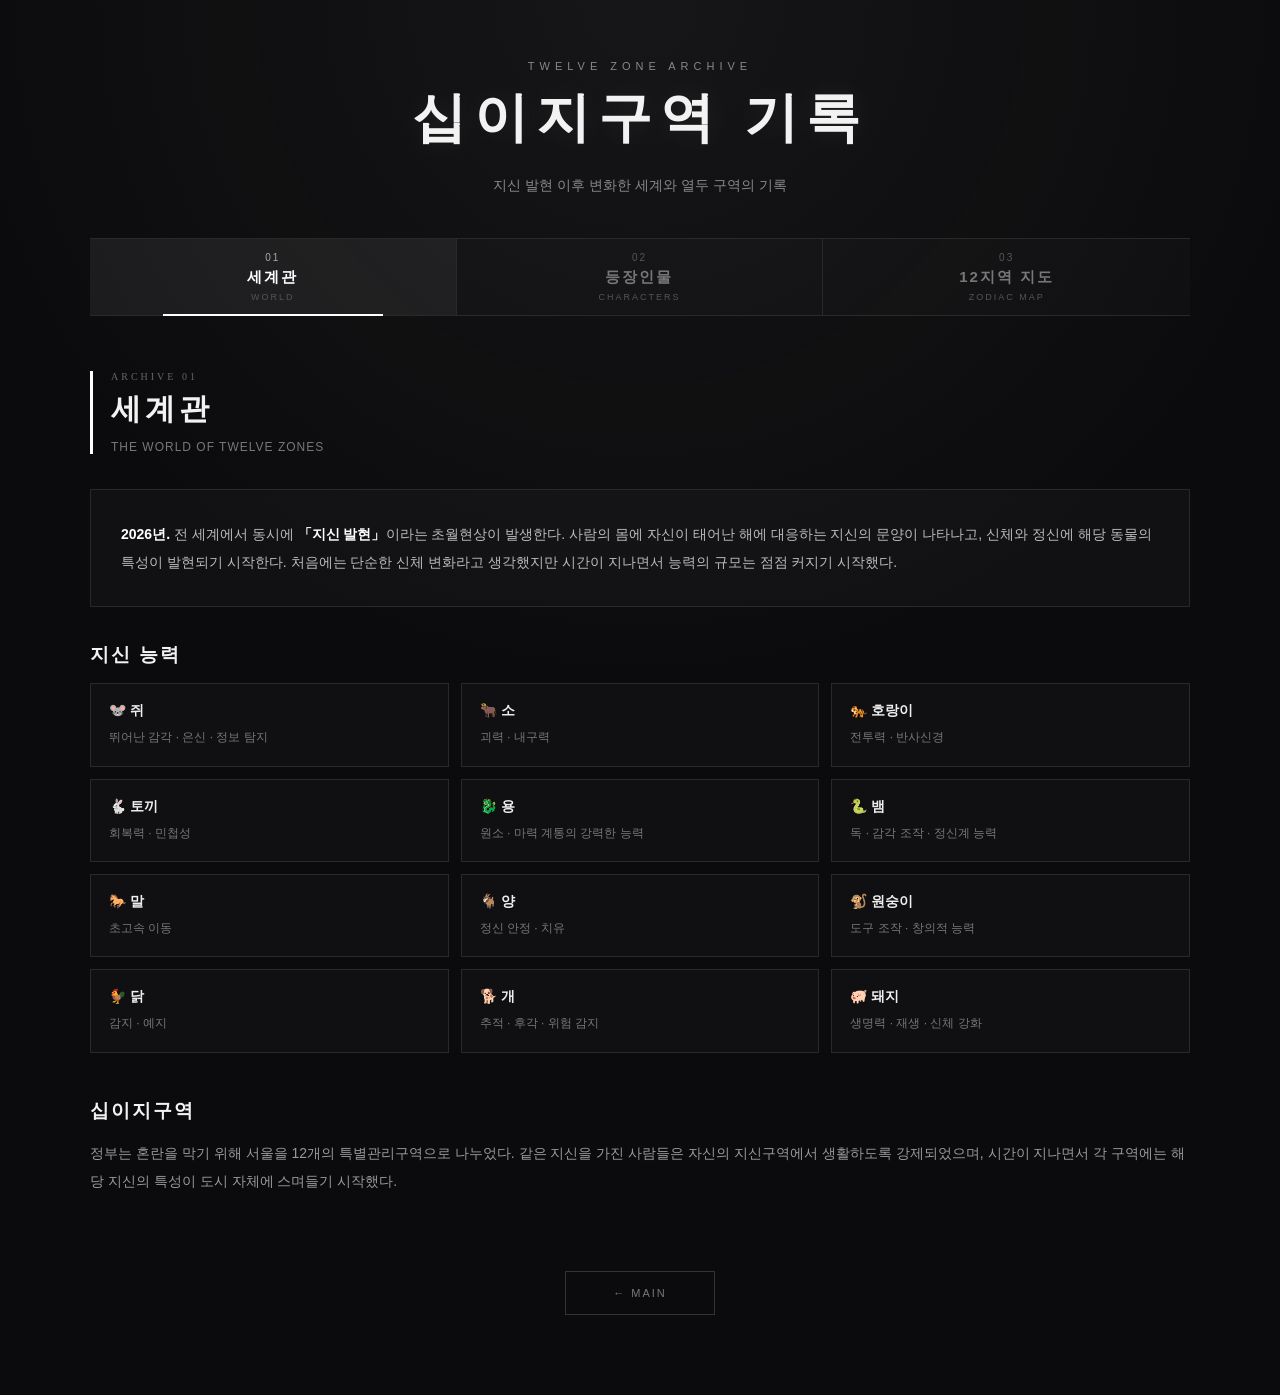
==== archive.html @ 6f466746 "Add archive tab navigation" ====
<!DOCTYPE html>
<html lang="ko">
<head>
    <meta charset="UTF-8">
    <meta name="viewport" content="width=device-width, initial-scale=1.0">

    <title>기록 보관소 | TWELVE ZONE</title>

    <link rel="stylesheet" href="style.css">

    <style>
        /* =========================================================
           ARCHIVE PAGE
        ========================================================= */

        .archive-page {
            min-height: 100vh;
            width: 100%;
            box-sizing: border-box;

            padding: 60px 30px 80px;

            background:
                radial-gradient(
                    circle at 50% 0%,
                    rgba(120, 120, 120, 0.10),
                    transparent 45%
                ),
                #0b0b0d;

            color: #f2f2f2;
        }


        /* =========================================================
           HEADER
        ========================================================= */

        .archive-header {
            max-width: 1100px;
            margin: 0 auto 40px;

            text-align: center;
        }

        .archive-subtitle {
            margin: 0 0 10px;

            font-size: 11px;
            letter-spacing: 5px;
            color: #888;
        }

        .archive-header h1 {
            margin: 0;

            font-size: clamp(32px, 6vw, 54px);
            font-weight: 700;
            letter-spacing: 8px;
        }

        .archive-description {
            margin: 18px 0 0;

            color: #888;
            font-size: 14px;
            line-height: 1.8;
        }


        /* =========================================================
           TAB NAVIGATION
        ========================================================= */

        .archive-tabs {
            max-width: 1100px;
            margin: 0 auto;

            display: grid;
            grid-template-columns: repeat(3, 1fr);

            border-top: 1px solid #29292d;
            border-bottom: 1px solid #29292d;

            background: rgba(255, 255, 255, 0.015);
        }

        .archive-tab {
            position: relative;

            min-height: 76px;

            border: 0;
            border-right: 1px solid #29292d;

            background: transparent;
            color: #777;

            cursor: pointer;

            transition:
                color 0.25s ease,
                background 0.25s ease;
        }

        .archive-tab:last-child {
            border-right: none;
        }

        .archive-tab:hover {
            color: #ddd;
            background: rgba(255, 255, 255, 0.035);
        }

        .archive-tab.active {
            color: #fff;
            background: rgba(255, 255, 255, 0.05);
        }

        .archive-tab.active::after {
            content: "";

            position: absolute;
            left: 20%;
            right: 20%;
            bottom: -1px;

            height: 2px;

            background: #fff;
        }

        .tab-number {
            display: block;

            margin-bottom: 5px;

            font-size: 10px;
            letter-spacing: 2px;
            color: #555;
        }

        .archive-tab.active .tab-number {
            color: #aaa;
        }

        .tab-title {
            display: block;

            font-size: 15px;
            font-weight: 600;
            letter-spacing: 2px;
        }

        .tab-en {
            display: block;

            margin-top: 5px;

            font-size: 9px;
            letter-spacing: 2px;
            color: #555;
        }


        /* =========================================================
           CONTENT
        ========================================================= */

        .archive-content {
            max-width: 1100px;
            margin: 0 auto;
        }

        .archive-section {
            display: none;

            padding-top: 55px;

            animation: archiveFade 0.35s ease;
        }

        .archive-section.active {
            display: block;
        }

        @keyframes archiveFade {
            from {
                opacity: 0;
                transform: translateY(8px);
            }

            to {
                opacity: 1;
                transform: translateY(0);
            }
        }


        /* =========================================================
           SECTION TITLE
        ========================================================= */

        .section-heading {
            margin-bottom: 35px;

            border-left: 3px solid #fff;
            padding-left: 18px;
        }

        .section-heading .section-number {
            display: block;

            margin-bottom: 7px;

            font-size: 10px;
            letter-spacing: 3px;
            color: #666;
        }

        .section-heading h2 {
            margin: 0;

            font-size: 30px;
            letter-spacing: 4px;
        }

        .section-heading p {
            margin: 10px 0 0;

            color: #777;
            font-size: 12px;
            letter-spacing: 1px;
        }


        /* =========================================================
           WORLD
        ========================================================= */

        .world-intro {
            padding: 30px;

            margin-bottom: 35px;

            border: 1px solid #29292d;
            background: rgba(255, 255, 255, 0.025);

            line-height: 2;
            color: #bbb;
            font-size: 14px;
        }

        .world-intro strong {
            color: #fff;
        }

        .world-block {
            margin-bottom: 45px;
        }

        .world-block h3 {
            margin: 0 0 15px;

            font-size: 19px;
            letter-spacing: 2px;
        }

        .world-block p {
            margin: 0;

            color: #999;
            line-height: 2;
            font-size: 14px;
        }

        .ability-grid {
            display: grid;
            grid-template-columns: repeat(3, 1fr);
            gap: 12px;
        }

        .ability-card {
            padding: 18px;

            border: 1px solid #29292d;
            background: rgba(255, 255, 255, 0.02);
        }

        .ability-card strong {
            display: block;

            margin-bottom: 7px;

            color: #eee;
            font-size: 14px;
        }

        .ability-card span {
            color: #777;
            font-size: 12px;
            line-height: 1.7;
        }


        /* =========================================================
           CHARACTERS
        ========================================================= */

        .character-grid {
            display: grid;

            grid-template-columns: repeat(2, 1fr);

            gap: 16px;
        }

        .character-card {
            position: relative;

            padding: 25px;

            min-height: 170px;

            box-sizing: border-box;

            border: 1px solid #29292d;

            background:
                linear-gradient(
                    135deg,
                    rgba(255,255,255,0.045),
                    rgba(255,255,255,0.01)
                );

            transition:
                transform 0.25s ease,
                border-color 0.25s ease;
        }

        .character-card:hover {
            transform: translateY(-3px);
            border-color: #555;
        }

        .character-number {
            position: absolute;

            top: 20px;
            right: 20px;

            font-size: 28px;
            font-weight: 700;

            color: #222;
        }

        .character-zodiac {
            display: inline-block;

            margin-bottom: 12px;

            padding: 5px 9px;

            border: 1px solid #333;

            color: #888;

            font-size: 10px;
            letter-spacing: 2px;
        }

        .character-card h3 {
            margin: 0 0 7px;

            font-size: 20px;
            letter-spacing: 2px;
        }

        .character-info {
            margin: 0 0 15px;

            color: #777;
            font-size: 11px;
            letter-spacing: 1px;
        }

        .character-description {
            margin: 0;

            color: #999;

            font-size: 13px;
            line-height: 1.8;
        }


        /* =========================================================
           MAP
        ========================================================= */

        .map-wrapper {
            position: relative;

            padding: 15px;

            border: 1px solid #29292d;

            background: #080809;
        }

        .map-image {
            display: block;

            width: 100%;
            height: auto;

            max-height: 75vh;

            object-fit: contain;

            border: 1px solid #222;
        }

        .map-caption {
            padding: 20px 10px 5px;

            text-align: center;

            color: #666;

            font-size: 11px;
            letter-spacing: 2px;
        }


        /* =========================================================
           BACK
        ========================================================= */

        .archive-footer {
            max-width: 1100px;
            margin: 55px auto 0;

            text-align: center;
        }

        .back-main {
            display: inline-flex;

            align-items: center;
            justify-content: center;

            min-width: 150px;
            height: 44px;

            box-sizing: border-box;

            border: 1px solid #333;

            color: #777;
            text-decoration: none;

            font-size: 11px;
            letter-spacing: 2px;

            transition:
                color 0.25s ease,
                border-color 0.25s ease,
                background 0.25s ease;
        }

        .back-main:hover {
            color: #fff;
            border-color: #777;
            background: rgba(255,255,255,0.04);
        }


        /* =========================================================
           MOBILE
        ========================================================= */

        @media (max-width: 700px) {

            .archive-page {
                padding: 40px 15px 60px;
            }

            .archive-header {
                margin-bottom: 30px;
            }

            .archive-header h1 {
                letter-spacing: 5px;
            }

            .archive-description {
                font-size: 12px;
            }

            .archive-tabs {
                grid-template-columns: repeat(3, 1fr);
            }

            .archive-tab {
                min-height: 68px;
            }

            .tab-title {
                font-size: 12px;
                letter-spacing: 1px;
            }

            .tab-en {
                font-size: 7px;
                letter-spacing: 1px;
            }

            .section-heading h2 {
                font-size: 24px;
            }

            .ability-grid {
                grid-template-columns: 1fr;
            }

            .character-grid {
                grid-template-columns: 1fr;
            }

            .world-intro {
                padding: 20px;
            }

            .map-wrapper {
                padding: 7px;
            }
        }
    </style>
</head>


<body>

<div class="archive-page">

    <!-- =========================================================
         HEADER
    ========================================================= -->

    <header class="archive-header">

        <p class="archive-subtitle">
            TWELVE ZONE ARCHIVE
        </p>

        <h1>십이지구역 기록</h1>

        <p class="archive-description">
            지신 발현 이후 변화한 세계와 열두 구역의 기록
        </p>

    </header>


    <!-- =========================================================
         TAB MENU
    ========================================================= -->

    <nav class="archive-tabs">

        <button
            class="archive-tab active"
            data-tab="world"
            type="button"
        >
            <span class="tab-number">01</span>
            <span class="tab-title">세계관</span>
            <span class="tab-en">WORLD</span>
        </button>


        <button
            class="archive-tab"
            data-tab="characters"
            type="button"
        >
            <span class="tab-number">02</span>
            <span class="tab-title">등장인물</span>
            <span class="tab-en">CHARACTERS</span>
        </button>


        <button
            class="archive-tab"
            data-tab="map"
            type="button"
        >
            <span class="tab-number">03</span>
            <span class="tab-title">12지역 지도</span>
            <span class="tab-en">ZODIAC MAP</span>
        </button>

    </nav>


    <!-- =========================================================
         CONTENT
    ========================================================= -->

    <main class="archive-content">


        <!-- =====================================================
             WORLD TAB
        ===================================================== -->

        <section
            id="tab-world"
            class="archive-section active"
        >

            <div class="section-heading">

                <span class="section-number">
                    ARCHIVE 01
                </span>

                <h2>세계관</h2>

                <p>
                    THE WORLD OF TWELVE ZONES
                </p>

            </div>


            <div class="world-intro">

                <strong>2026년.</strong>

                전 세계에서 동시에
                <strong>「지신 발현」</strong>이라는
                초월현상이 발생한다.

                사람의 몸에 자신이 태어난 해에 대응하는
                지신의 문양이 나타나고,
                신체와 정신에 해당 동물의 특성이 발현되기 시작한다.

                처음에는 단순한 신체 변화라고 생각했지만
                시간이 지나면서 능력의 규모는 점점 커지기 시작했다.

            </div>


            <div class="world-block">

                <h3>지신 능력</h3>

                <div class="ability-grid">

                    <div class="ability-card">
                        <strong>🐭 쥐</strong>
                        <span>뛰어난 감각 · 은신 · 정보 탐지</span>
                    </div>

                    <div class="ability-card">
                        <strong>🐂 소</strong>
                        <span>괴력 · 내구력</span>
                    </div>

                    <div class="ability-card">
                        <strong>🐅 호랑이</strong>
                        <span>전투력 · 반사신경</span>
                    </div>

                    <div class="ability-card">
                        <strong>🐇 토끼</strong>
                        <span>회복력 · 민첩성</span>
                    </div>

                    <div class="ability-card">
                        <strong>🐉 용</strong>
                        <span>원소 · 마력 계통의 강력한 능력</span>
                    </div>

                    <div class="ability-card">
                        <strong>🐍 뱀</strong>
                        <span>독 · 감각 조작 · 정신계 능력</span>
                    </div>

                    <div class="ability-card">
                        <strong>🐎 말</strong>
                        <span>초고속 이동</span>
                    </div>

                    <div class="ability-card">
                        <strong>🐐 양</strong>
                        <span>정신 안정 · 치유</span>
                    </div>

                    <div class="ability-card">
                        <strong>🐒 원숭이</strong>
                        <span>도구 조작 · 창의적 능력</span>
                    </div>

                    <div class="ability-card">
                        <strong>🐓 닭</strong>
                        <span>감지 · 예지</span>
                    </div>

                    <div class="ability-card">
                        <strong>🐕 개</strong>
                        <span>추적 · 후각 · 위험 감지</span>
                    </div>

                    <div class="ability-card">
                        <strong>🐖 돼지</strong>
                        <span>생명력 · 재생 · 신체 강화</span>
                    </div>

                </div>

            </div>


            <div class="world-block">

                <h3>십이지구역</h3>

                <p>
                    정부는 혼란을 막기 위해 서울을 12개의
                    특별관리구역으로 나누었다.
                    같은 지신을 가진 사람들은 자신의 지신구역에서
                    생활하도록 강제되었으며,
                    시간이 지나면서 각 구역에는 해당 지신의 특성이
                    도시 자체에 스며들기 시작했다.
                </p>

            </div>

        </section>


        <!-- =====================================================
             CHARACTERS TAB
        ===================================================== -->

        <section
            id="tab-characters"
            class="archive-section"
        >

            <div class="section-heading">

                <span class="section-number">
                    ARCHIVE 02
                </span>

                <h2>등장인물</h2>

                <p>
                    CHARACTERS OF TWELVE ZONES
                </p>

            </div>


            <div class="character-grid">


                <article class="character-card">

                    <span class="character-number">01</span>

                    <span class="character-zodiac">
                        🐭 子 · 쥐
                    </span>

                    <h3>캐릭터 이름</h3>

                    <p class="character-info">
                        20세 · 여성 · 자구역
                    </p>

                    <p class="character-description">
                        정보와 소문이 넘쳐나는 자구역에서 활동하는
                        정보상. 뛰어난 감각과 은신 능력을 지녔다.
                    </p>

                </article>


                <article class="character-card">

                    <span class="character-number">02</span>

                    <span class="character-zodiac">
                        🐂 丑 · 소
                    </span>

                    <h3>캐릭터 이름</h3>

                    <p class="character-info">
                        24세 · 남성 · 축구역
                    </p>

                    <p class="character-description">
                        압도적인 힘과 내구력을 가진 인물.
                        겉보기와 달리 주변 사람들을 챙기는 성격이다.
                    </p>

                </article>


                <article class="character-card">

                    <span class="character-number">03</span>

                    <span class="character-zodiac">
                        🐅 寅 · 호랑이
                    </span>

                    <h3>캐릭터 이름</h3>

                    <p class="character-info">
                        22세 · 여성 · 인구역
                    </p>

                    <p class="character-description">
                        강함을 명예로 생각하는 인구역의 전투원.
                        뛰어난 반사신경과 전투 감각을 자랑한다.
                    </p>

                </article>


                <article class="character-card">

                    <span class="character-number">04</span>

                    <span class="character-zodiac">
                        🐇 卯 · 토끼
                    </span>

                    <h3>캐릭터 이름</h3>

                    <p class="character-info">
                        21세 · 여성 · 묘구역
                    </p>

                    <p class="character-description">
                        빠른 회복력과 민첩성을 가진 의료 관계자.
                    </p>

                </article>


                <article class="character-card">

                    <span class="character-number">05</span>

                    <span class="character-zodiac">
                        🐉 辰 · 용
                    </span>

                    <h3>캐릭터 이름</h3>

                    <p class="character-info">
                        25세 · 남성 · 진구역
                    </p>

                    <p class="character-description">
                        희귀한 용 지신 능력자.
                        강력한 원소계 능력을 보유하고 있다.
                    </p>

                </article>


                <article class="character-card">

                    <span class="character-number">06</span>

                    <span class="character-zodiac">
                        🐍 巳 · 뱀
                    </span>

                    <h3>캐릭터 이름</h3>

                    <p class="character-info">
                        23세 · 여성 · 사구역
                    </p>

                    <p class="character-description">
                        감각 조작과 독을 사용하는 위험한 인물.
                        암시장과 깊은 관계를 가지고 있다.
                    </p>

                </article>


                <article class="character-card">

                    <span class="character-number">07</span>

                    <span class="character-zodiac">
                        🐎 午 · 말
                    </span>

                    <h3>캐릭터 이름</h3>

                    <p class="character-info">
                        20세 · 남성 · 오구역
                    </p>

                    <p class="character-description">
                        도시 최고의 속도를 자랑하는 배달원.
                    </p>

                </article>


                <article class="character-card">

                    <span class="character-number">08</span>

                    <span class="character-zodiac">
                        🐐 未 · 양
                    </span>

                    <h3>캐릭터 이름</h3>

                    <p class="character-info">
                        22세 · 여성 · 미구역
                    </p>

                    <p class="character-description">
                        정신 안정과 치유 능력을 가진 성원의 치유사.
                    </p>

                </article>


                <article class="character-card">

                    <span class="character-number">09</span>

                    <span class="character-zodiac">
                        🐒 申 · 원숭이
                    </span>

                    <h3>캐릭터 이름</h3>

                    <p class="character-info">
                        19세 · 남성 · 신구역
                    </p>

                    <p class="character-description">
                        기계와 장비를 자유롭게 다루는 천재 엔지니어.
                    </p>

                </article>


                <article class="character-card">

                    <span class="character-number">10</span>

                    <span class="character-zodiac">
                        🐓 酉 · 닭
                    </span>

                    <h3>캐릭터 이름</h3>

                    <p class="character-info">
                        21세 · 여성 · 유구역
                    </p>

                    <p class="character-description">
                        짧은 미래를 감지할 수 있는 방송 기자.
                    </p>

                </article>


                <article class="character-card">

                    <span class="character-number">11</span>

                    <span class="character-zodiac">
                        🐕 戌 · 개
                    </span>

                    <h3>캐릭터 이름</h3>

                    <p class="character-info">
                        26세 · 남성 · 술구역
                    </p>

                    <p class="character-description">
                        뛰어난 후각과 추적 능력을 가진 보안 전문가.
                    </p>

                </article>


                <article class="character-card">

                    <span class="character-number">12</span>

                    <span class="character-zodiac">
                        🐖 亥 · 돼지
                    </span>

                    <h3>캐릭터 이름</h3>

                    <p class="character-info">
                        24세 · 여성 · 해구역
                    </p>

                    <p class="character-description">
                        뛰어난 생명력과 재생 능력을 가진 인물.
                    </p>

                </article>


            </div>

        </section>


        <!-- =====================================================
             MAP TAB
        ===================================================== -->

        <section
            id="tab-map"
            class="archive-section"
        >

            <div class="section-heading">

                <span class="section-number">
                    ARCHIVE 03
                </span>

                <h2>12지역 지도</h2>

                <p>
                    MAP OF THE TWELVE ZONES
                </p>

            </div>


            <div class="map-wrapper">

                <img
                    src="zodiac-map.png"
                    alt="십이지구역 12지역 지도"
                    class="map-image"
                >

                <div class="map-caption">
                    SEOUL · TWELVE ZONES
                </div>

            </div>

        </section>


    </main>


    <!-- =========================================================
         FOOTER
    ========================================================= -->

    <footer class="archive-footer">

        <a
            href="index.html"
            class="back-main"
        >
            ← MAIN
        </a>

    </footer>


</div>


<!-- =============================================================
     TAB SCRIPT
============================================================= -->

<script>

    const tabs = document.querySelectorAll(".archive-tab");
    const sections = document.querySelectorAll(".archive-section");


    function openTab(tabName, updateURL = true) {

        /*
         * 모든 탭 비활성화
         */
        tabs.forEach(tab => {

            tab.classList.remove("active");

        });


        /*
         * 모든 콘텐츠 숨기기
         */
        sections.forEach(section => {

            section.classList.remove("active");

        });


        /*
         * 선택한 탭 활성화
         */
        const selectedTab =
            document.querySelector(
                `.archive-tab[data-tab="${tabName}"]`
            );

        const selectedSection =
            document.getElementById(
                `tab-${tabName}`
            );


        if (!selectedTab || !selectedSection) {

            tabName = "world";

            openTab("world", updateURL);

            return;

        }


        selectedTab.classList.add("active");

        selectedSection.classList.add("active");


        /*
         * 주소창에도 현재 탭 표시
         *
         * archive.html?tab=world
         * archive.html?tab=characters
         * archive.html?tab=map
         */
        if (updateURL) {

            const newURL =
                `${window.location.pathname}?tab=${tabName}`;

            history.replaceState(
                null,
                "",
                newURL
            );

        }


        /*
         * 탭을 바꿀 때 페이지 상단으로 이동
         */
        window.scrollTo({
            top: 0,
            behavior: "smooth"
        });

    }


    /*
     * 탭 클릭
     */

    tabs.forEach(tab => {

        tab.addEventListener("click", () => {

            const tabName =
                tab.dataset.tab;

            openTab(tabName);

        });

    });


    /*
     * 주소의 ?tab= 확인
     *
     * index.html에서
     *
     * archive.html?tab=world
     *
     * 로 들어온 경우 해당 탭을 자동으로 표시한다.
     */

    const params =
        new URLSearchParams(
            window.location.search
        );

    const initialTab =
        params.get("tab") || "world";


    openTab(initialTab, false);

</script>


</body>
</html>
---- style.css ----
* {
    margin: 0;
    padding: 0;
    box-sizing: border-box;
}

html,
body {
    width: 100%;
    height: 100%;
}

body {
    background: #090a0f;
    color: #f4f1e8;
    font-family: "Noto Sans KR", sans-serif;
    overflow: hidden;
}


/* =========================
   공통 화면
========================= */

.screen {
    position: fixed;
    inset: 0;

    width: 100%;
    height: 100%;

    display: flex;
    justify-content: center;
    align-items: center;

    opacity: 0;
    visibility: hidden;

    transition:
        opacity 0.8s ease,
        visibility 0.8s ease;
}

.screen.active {
    opacity: 1;
    visibility: visible;
}


/* =========================
   메인 화면
========================= */

#main-screen {
    background:
        radial-gradient(
            circle at center,
            #252731 0%,
            #11131a 42%,
            #07080c 100%
        );
}


/* 배경 한자 */

.background-symbol {
    position: absolute;

    font-family: serif;

    font-size: min(55vw, 600px);

    color: rgba(255, 255, 255, 0.025);

    user-select: none;

    transform: translateY(-2%);
}


/* 메인 콘텐츠 */

.main-content {
    position: relative;

    text-align: center;

    z-index: 2;

    animation: fadeUp 1.2s ease forwards;
}

.subtitle {
    margin-bottom: 20px;

    font-size: 12px;
    letter-spacing: 0.55em;

    color: #aaaebc;
}

h1 {
    font-family: serif;

    font-size: clamp(70px, 12vw, 150px);

    font-weight: 400;

    letter-spacing: 0.12em;

    margin-left: 0.12em;

    text-shadow:
        0 0 30px rgba(255,255,255,0.08);
}

.description {
    margin-top: 24px;

    color: #9da0ab;

    line-height: 2;

    font-size: 14px;
}


/* ========================================
   입장 버튼 - TWELVE ZONE
======================================== */

#enter-button {
    position: relative;

    display: flex;
    flex-direction: column;
    align-items: center;
    justify-content: center;

    margin: 55px auto 0;

    width: 230px;
    height: 78px;

    border: 1px solid rgba(255, 255, 255, 0.38);

    background: rgba(255, 255, 255, 0.025);

    color: #fff;

    text-decoration: none;

    cursor: pointer;

    overflow: hidden;

    backdrop-filter: blur(6px);
    -webkit-backdrop-filter: blur(6px);

    transition:
        width 0.45s ease,
        background 0.45s ease,
        border-color 0.45s ease,
        box-shadow 0.45s ease,
        transform 0.3s ease;
}


/* 버튼 내부 빛 */
#enter-button::before {
    content: "";

    position: absolute;

    top: 0;
    left: -130%;

    width: 80%;
    height: 100%;

    background: linear-gradient(
        90deg,
        transparent,
        rgba(255, 255, 255, 0.14),
        transparent
    );

    transform: skewX(-20deg);

    transition: left 0.8s ease;

    pointer-events: none;
}


/* 하단 포인트 라인 */
#enter-button::after {
    content: "";

    position: absolute;

    left: 50%;
    bottom: 0;

    width: 0;
    height: 1px;

    background: rgba(255, 255, 255, 0.9);

    transform: translateX(-50%);

    transition: width 0.5s ease;

    pointer-events: none;
}


/* 한글 */
#enter-button span {
    position: relative;
    z-index: 2;

    display: block;

    font-size: 18px;
    font-weight: 400;

    letter-spacing: 0.45em;

    margin-left: 0.45em;

    transition:
        letter-spacing 0.45s ease,
        transform 0.45s ease;
}


/* 영문 */
#enter-button small {
    position: relative;
    z-index: 2;

    display: block;

    margin-top: 8px;

    font-size: 8px;

    letter-spacing: 0.28em;

    color: #858894;

    opacity: 0.75;

    transition:
        opacity 0.45s ease,
        letter-spacing 0.45s ease;
}


/* 마우스 오버 */
#enter-button:hover {
    width: 250px;

    background: rgba(255, 255, 255, 0.055);

    border-color: rgba(255, 255, 255, 0.85);

    box-shadow:
        0 0 25px rgba(255, 255, 255, 0.07),
        inset 0 0 25px rgba(255, 255, 255, 0.025);

    transform: translateY(-3px);
}


/* 빛이 버튼을 가로질러 이동 */
#enter-button:hover::before {
    left: 140%;
}


/* 하단 라인 확장 */
#enter-button:hover::after {
    width: 100%;
}


/* 한글 확장 */
#enter-button:hover span {
    letter-spacing: 0.65em;

    transform: translateY(-1px);
}


/* 영문 밝아짐 */
#enter-button:hover small {
    opacity: 1;

    letter-spacing: 0.38em;
}


/* 클릭 */
#enter-button:active {
    transform: translateY(-1px) scale(0.97);
}


/* 키보드 접근성 */
#enter-button:focus-visible {
    outline: none;

    border-color: rgba(255, 255, 255, 0.9);

    box-shadow:
        0 0 0 2px rgba(255, 255, 255, 0.08),
        0 0 25px rgba(255, 255, 255, 0.08);
}


/* 모바일 */
@media (max-width: 600px) {

    #enter-button {
        width: 205px;
        height: 72px;

        margin-top: 40px;
    }

    #enter-button:hover {
        width: 220px;
    }

    #enter-button span {
        font-size: 17px;
    }

}


/* 저작권 */

.copyright {
    position: absolute;

    bottom: 25px;

    font-size: 9px;

    letter-spacing: 0.25em;

    color: #4d505b;
}


/* =========================
   메뉴 화면
========================= */

#menu-screen {
    background:
        radial-gradient(
            circle at center top,
            #20232d 0%,
            #0d0f15 55%,
            #07080c 100%
        );
}

.menu-container {
    width: min(900px, 90%);

    text-align: center;
}

.menu-subtitle {
    font-size: 10px;

    letter-spacing: 0.6em;

    color: #777b88;

    margin-bottom: 12px;
}

.menu-container h2 {
    font-family: serif;

    font-size: clamp(50px, 8vw, 90px);

    font-weight: 400;

    letter-spacing: 0.12em;
}

.menu-description {
    margin-top: 15px;

    color: #777b88;

    font-size: 13px;
}


/* 메뉴 카드 */

.menu-grid {
    display: grid;

    grid-template-columns: repeat(2, 1fr);

    gap: 15px;

    margin-top: 45px;
}

.menu-card {
    position: relative;

    height: 150px;

    text-align: left;

    padding: 28px;

    background: rgba(255,255,255,0.025);

    border: 1px solid rgba(255,255,255,0.12);

    color: #fff;

    cursor: pointer;

    transition:
        background 0.3s ease,
        border-color 0.3s ease,
        transform 0.3s ease;
}

.menu-card:hover {
    background: rgba(255,255,255,0.07);

    border-color: rgba(255,255,255,0.4);

    transform: translateY(-4px);
}

.menu-number {
    display: block;

    font-size: 10px;

    letter-spacing: 0.2em;

    color: #656975;

    margin-bottom: 20px;
}

.menu-card strong {
    display: block;

    font-family: serif;

    font-size: 25px;

    font-weight: 400;
}

.menu-card small {
    display: block;

    margin-top: 5px;

    font-size: 8px;

    letter-spacing: 0.3em;

    color: #686c78;
}


/* 돌아가기 */

#back-button {
    margin-top: 30px;

    border: none;

    background: none;

    color: #666a76;

    cursor: pointer;

    font-size: 10px;

    letter-spacing: 0.2em;

    transition: color 0.3s ease;
}

#back-button:hover {
    color: #fff;
}


/* =========================
   애니메이션
========================= */

@keyframes fadeUp {

    from {
        opacity: 0;
        transform: translateY(25px);
    }

    to {
        opacity: 1;
        transform: translateY(0);
    }

}


/* =========================
   모바일
========================= */

@media (max-width: 600px) {

    .menu-grid {
        grid-template-columns: 1fr;
    }

    .menu-card {
        height: 120px;
    }

}
/* =========================
   세계관 페이지
========================= */

.world-page {
    min-height: 100vh;

    background:
        radial-gradient(
            circle at 50% 0%,
            #20232d 0%,
            #0d0f15 45%,
            #07080c 100%
        );

    color: #e9e7df;

    overflow-y: auto;
}


/* 상단 */

.world-header {
    position: relative;

    display: flex;

    align-items: center;

    justify-content: space-between;

    width: min(1200px, 90%);

    margin: 0 auto;

    padding: 45px 0 35px;

    border-bottom: 1px solid rgba(255,255,255,0.1);
}

.back-link {
    color: #777b88;

    text-decoration: none;

    font-size: 10px;

    letter-spacing: 0.2em;

    transition: color 0.3s ease;
}

.back-link:hover {
    color: #fff;
}


.header-title {
    text-align: center;
}

.header-title span {
    display: block;

    margin-bottom: 8px;

    font-size: 9px;

    letter-spacing: 0.5em;

    color: #6c707d;
}

.header-title h1 {
    font-size: 34px;

    letter-spacing: 0.2em;

    margin: 0;
}


.header-number {
    display: flex;

    flex-direction: column;

    align-items: flex-end;

    font-size: 8px;

    letter-spacing: 0.25em;

    color: #626672;
}

.header-number strong {
    margin-top: 4px;

    font-size: 20px;

    font-family: serif;

    font-weight: 400;

    color: #b4b7c1;
}


/* 본문 */

.world-content {
    width: min(1000px, 88%);

    margin: 0 auto;

    padding: 100px 0;
}


/* INTRO */

.world-intro {
    padding-bottom: 110px;
}

.section-label {
    display: block;

    margin-bottom: 18px;

    font-size: 9px;

    letter-spacing: 0.45em;

    color: #737784;
}

.world-intro h2 {
    font-family: serif;

    font-weight: 400;

    font-size: clamp(42px, 6vw, 75px);

    line-height: 1.25;

    letter-spacing: 0.08em;
}

.world-intro p {
    margin-top: 30px;

    color: #898d99;

    line-height: 2;

    font-size: 14px;
}


/* SECTION */

.world-section {
    display: grid;

    grid-template-columns: 90px 1fr;

    gap: 45px;

    padding: 80px 0;

    border-top: 1px solid rgba(255,255,255,0.08);
}

.section-number {
    font-family: serif;

    font-size: 28px;

    color: #555966;
}

.section-body {
    max-width: 760px;
}

.section-body h3 {
    font-family: serif;

    font-size: 36px;

    font-weight: 400;

    letter-spacing: 0.08em;

    margin-bottom: 35px;
}

.section-body p {
    color: #9295a1;

    font-size: 14px;

    line-height: 2.1;

    margin-bottom: 20px;
}

.section-body strong {
    color: #ddd9cf;

    font-weight: 500;
}


/* 인용 박스 */

.quote-box {
    margin-top: 40px;

    padding: 30px;

    border-left: 2px solid rgba(255,255,255,0.3);

    background: rgba(255,255,255,0.025);
}

.quote-box span {
    display: block;

    font-family: serif;

    font-size: 19px;

    color: #d6d3ca;

    margin-bottom: 12px;
}

.quote-box p {
    margin: 0;

    font-size: 12px;
}


/* 12지 리스트 */

.zone-list {
    display: grid;

    grid-template-columns: repeat(4, 1fr);

    gap: 10px;

    margin-top: 40px;
}

.zone-list div {
    display: flex;

    align-items: center;

    gap: 15px;

    height: 80px;

    padding: 15px;

    border: 1px solid rgba(255,255,255,0.08);

    background: rgba(255,255,255,0.025);

    transition:
        background 0.3s ease,
        border-color 0.3s ease;
}

.zone-list div:hover {
    background: rgba(255,255,255,0.07);

    border-color: rgba(255,255,255,0.25);
}

.zone-list span {
    font-family: serif;

    font-size: 25px;

    color: #777b87;
}

.zone-list strong {
    font-size: 13px;

    color: #b9bbc3;
}


/* 마지막 박스 */

.ending-box {
    display: flex;

    flex-direction: column;

    align-items: center;

    justify-content: center;

    min-height: 170px;

    margin-top: 55px;

    border: 1px solid rgba(255,255,255,0.12);

    background:
        radial-gradient(
            circle,
            rgba(255,255,255,0.04),
            transparent 70%
        );

    text-align: center;
}

.ending-box span {
    font-size: 8px;

    letter-spacing: 0.5em;

    color: #686c78;

    margin-bottom: 15px;
}

.ending-box strong {
    font-family: serif;

    font-size: 25px;

    font-weight: 400;

    letter-spacing: 0.12em;
}


/* 하단 */

.world-footer {
    display: flex;

    justify-content: space-between;

    align-items: center;

    width: min(1000px, 88%);

    margin: 0 auto;

    padding: 30px 0 50px;

    border-top: 1px solid rgba(255,255,255,0.08);
}

.world-footer a {
    color: #707480;

    text-decoration: none;

    font-size: 10px;

    letter-spacing: 0.15em;

    transition: color 0.3s ease;
}

.world-footer a:hover {
    color: #fff;
}

.world-footer span {
    font-size: 8px;

    letter-spacing: 0.2em;

    color: #4d505b;
}


/* 모바일 */

@media (max-width: 700px) {

    .world-header {
        padding: 30px 0;
    }

    .header-title h1 {
        font-size: 25px;
    }

    .world-content {
        padding: 70px 0;
    }

    .world-section {
        grid-template-columns: 1fr;

        gap: 20px;

        padding: 60px 0;
    }

    .section-number {
        font-size: 18px;
    }

    .section-body h3 {
        font-size: 30px;
    }

    .zone-list {
        grid-template-columns: repeat(2, 1fr);
    }

    .world-footer {
        flex-direction: column;

        gap: 20px;

        align-items: flex-start;
    }

}
.menu-card {
    text-decoration: none;
}
/* 페이지 전체 스크롤 */
html,
body {
    min-height: 100%;
    height: auto;
    overflow-y: auto;
    overflow-x: hidden;
}

body {
    margin: 0;
}

/* 콘텐츠가 화면보다 길어질 경우 정상적으로 늘어나도록 */
#app,
main,
.page,
.container {
    height: auto;
    min-height: 100vh;
}
/* ================================
등장인물 페이지
================================ */

.sub-header {
padding: 40px 20px 25px;
text-align: center;
border-bottom: 1px solid rgba(255,255,255,0.1);
position: relative;
}

.sub-header h1 {
margin: 10px 0 5px;
font-size: 32px;
}

.sub-header p {
margin: 0;
opacity: 0.45;
font-size: 11px;
letter-spacing: 3px;
}

.back-button {
position: absolute;
left: 20px;
top: 25px;
color: inherit;
text-decoration: none;
opacity: 0.65;
font-size: 13px;
}

.character-container {
max-width: 1100px;
margin: 0 auto;
padding: 50px 25px 80px;
}

.character-intro {
margin-bottom: 40px;
}

.character-intro span {
font-size: 11px;
letter-spacing: 3px;
opacity: 0.45;
}

.character-intro h2 {
margin: 10px 0;
font-size: 28px;
}

.character-intro p {
line-height: 1.8;
opacity: 0.65;
}

.character-grid {
display: grid;
grid-template-columns: repeat(2, 1fr);
gap: 18px;
}

.character-card {
position: relative;
display: flex;
gap: 18px;
padding: 25px;
min-height: 180px;
border: 1px solid rgba(255,255,255,0.1);
border-radius: 12px;
background: rgba(255,255,255,0.035);
transition: 0.25s;
}

.character-card:hover {
transform: translateY(-4px);
border-color: rgba(255,255,255,0.25);
background: rgba(255,255,255,0.06);
}

.character-number {
position: absolute;
right: 18px;
top: 15px;
font-size: 11px;
opacity: 0.25;
}

.character-icon {
flex-shrink: 0;
width: 65px;
height: 65px;
display: flex;
align-items: center;
justify-content: center;
font-size: 38px;
border-radius: 50%;
background: rgba(255,255,255,0.06);
}

.character-info {
padding-right: 20px;
}

.character-zone {
font-size: 11px;
opacity: 0.5;
letter-spacing: 1px;
}

.character-info h3 {
margin: 6px 0 3px;
font-size: 20px;
}

.character-role {
margin: 0 0 12px;
font-size: 12px;
opacity: 0.55;
}

.character-info p:last-child {
margin: 0;
font-size: 13px;
line-height: 1.7;
opacity: 0.65;
}

@media (max-width: 700px) {

```
.character-grid {
    grid-template-columns: 1fr;
}

.character-container {
    padding: 35px 18px 60px;
}

.sub-header h1 {
    font-size: 26px;
}
```

}
/* ========================================
   ZODIAC MAP PAGE
======================================== */

.map-page {
    margin: 0;
    padding: 0;

    min-height: 100vh;

    background:
        radial-gradient(
            circle at center,
            #17232b 0%,
            #0b1217 45%,
            #05090c 100%
        );

    color: #e8dcc5;

    overflow-x: hidden;
}


/* 상단 바 */

.map-topbar {
    position: fixed;

    top: 0;
    left: 0;
    right: 0;

    height: 82px;

    display: grid;
    grid-template-columns: 1fr auto 1fr;

    align-items: center;

    padding: 0 32px;

    box-sizing: border-box;

    background: rgba(5, 9, 12, 0.94);

    border-bottom: 1px solid rgba(201, 169, 106, 0.35);

    z-index: 100;
}


/* 메인으로 */

.map-back {
    justify-self: start;

    color: #c9b78f;

    text-decoration: none;

    font-size: 13px;

    letter-spacing: 1px;

    transition: 0.2s;
}

.map-back:hover {
    color: #fff;

    transform: translateX(-3px);
}


/* 제목 */

.map-title {
    text-align: center;
}

.map-title span {
    display: block;

    margin-bottom: 4px;

    font-size: 9px;

    letter-spacing: 4px;

    opacity: 0.5;
}

.map-title h1 {
    margin: 0;

    font-size: 23px;

    font-weight: 500;

    letter-spacing: 2px;
}


/* 오른쪽 */

.map-status {
    justify-self: end;

    text-align: right;

    font-size: 10px;

    line-height: 1.5;

    letter-spacing: 2px;

    opacity: 0.45;
}

.map-status span {
    font-size: 9px;
}


/* ========================================
   지도 영역
======================================== */

.map-main {
    min-height: 100vh;

    padding: 110px 30px 80px;

    box-sizing: border-box;

    display: flex;

    justify-content: center;

    align-items: flex-start;
}


/* 지도 테두리 */

.map-frame {
    width: min(1500px, 100%);

    padding: 8px;

    box-sizing: border-box;

    background: rgba(8, 13, 17, 0.8);

    border: 1px solid rgba(201, 169, 106, 0.35);

    box-shadow:
        0 20px 80px rgba(0, 0, 0, 0.6),
        0 0 40px rgba(40, 80, 100, 0.1);
}


/* 지도 이미지 */

.zodiac-map {
    display: block;

    width: 100%;

    height: auto;

    object-fit: contain;
}


/* ========================================
   하단
======================================== */

.map-footer {
    position: fixed;

    bottom: 0;

    left: 0;
    right: 0;

    height: 42px;

    display: flex;

    justify-content: space-between;

    align-items: center;

    padding: 0 24px;

    box-sizing: border-box;

    background: rgba(5, 9, 12, 0.94);

    border-top: 1px solid rgba(201, 169, 106, 0.2);

    font-size: 9px;

    letter-spacing: 1px;

    opacity: 0.55;
}


/* ========================================
   모바일
======================================== */

@media (max-width: 700px) {

    .map-topbar {
        height: 70px;

        padding: 0 15px;

        grid-template-columns: auto 1fr auto;
    }

    .map-title h1 {
        font-size: 16px;
    }

    .map-title span {
        font-size: 7px;

        letter-spacing: 2px;
    }

    .map-back {
        font-size: 11px;
    }

    .map-status {
        display: none;
    }

    .map-main {
        padding:
            90px
            10px
            60px;
    }

    .map-frame {
        padding: 4px;
    }

    .map-footer {
        padding: 0 10px;

        font-size: 7px;
    }

    .map-footer span:nth-child(2) {
        display: none;
    }
}
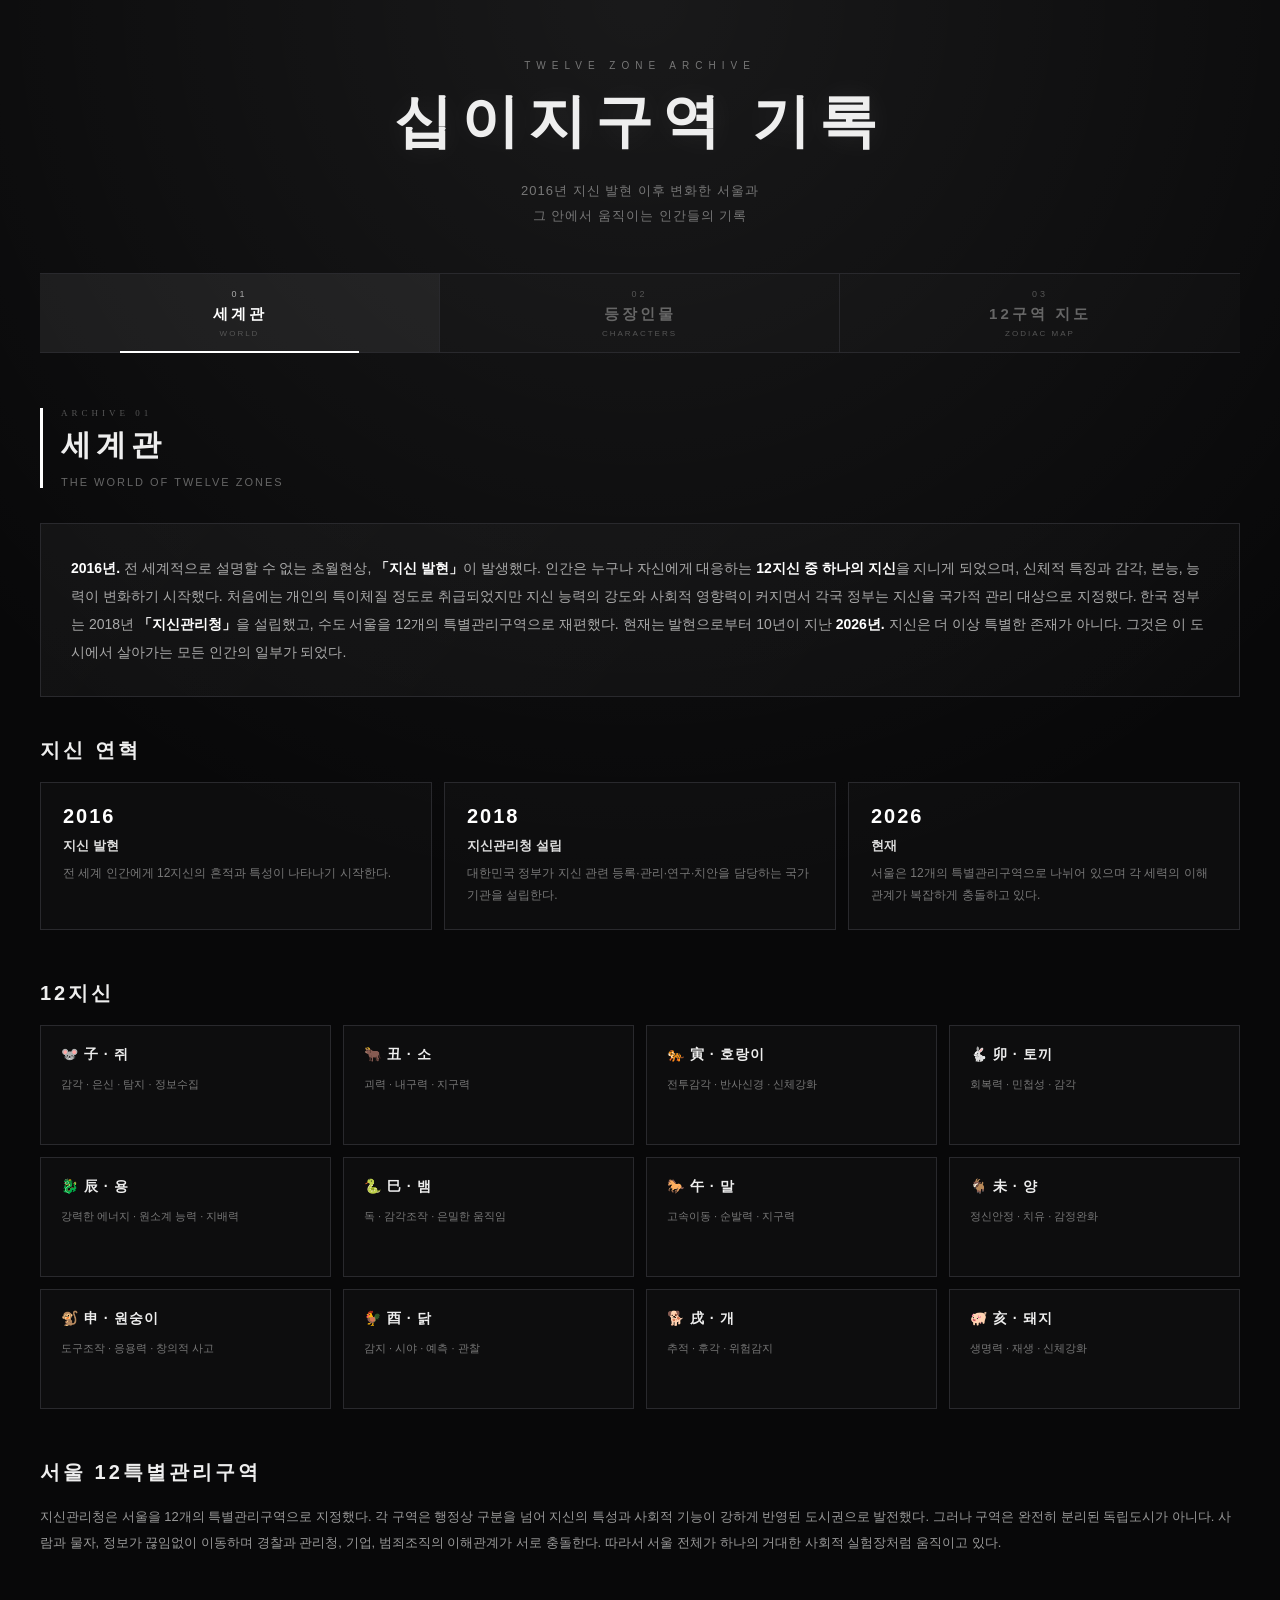
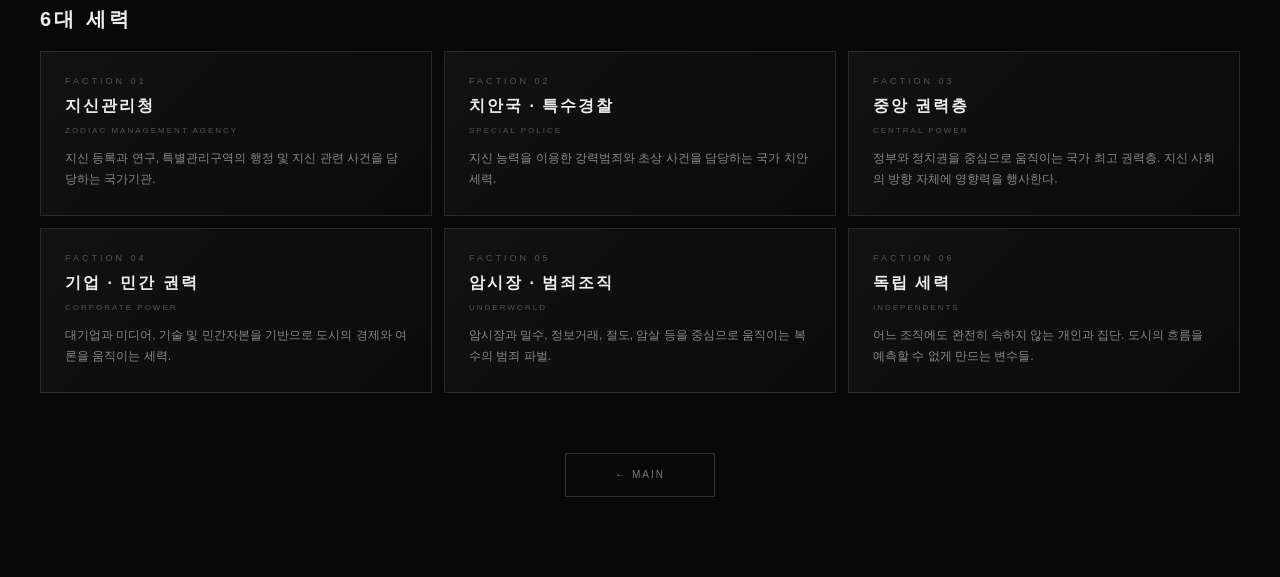
==== commit 73dab3de: "Add archive tab navigation" ====
--- a/archive.html
+++ b/archive.html
@@ -10,25 +10,44 @@
 
     <style>
         /* =========================================================
-           ARCHIVE PAGE
+           ARCHIVE BASE
         ========================================================= */
+
+        * {
+            box-sizing: border-box;
+        }
+
+        html {
+            scroll-behavior: smooth;
+        }
+
+        body {
+            margin: 0;
+            background: #080809;
+            color: #eeeeee;
+            font-family:
+                "Noto Sans KR",
+                "Malgun Gothic",
+                Arial,
+                sans-serif;
+        }
+
+        button,
+        a {
+            font-family: inherit;
+        }
 
         .archive-page {
             min-height: 100vh;
-            width: 100%;
-            box-sizing: border-box;
-
             padding: 60px 30px 80px;
 
             background:
                 radial-gradient(
                     circle at 50% 0%,
-                    rgba(120, 120, 120, 0.10),
-                    transparent 45%
+                    rgba(255,255,255,0.07),
+                    transparent 40%
                 ),
-                #0b0b0d;
-
-            color: #f2f2f2;
+                #080809;
         }
 
 
@@ -37,43 +56,43 @@
         ========================================================= */
 
         .archive-header {
-            max-width: 1100px;
-            margin: 0 auto 40px;
-
+            max-width: 1200px;
+            margin: 0 auto 45px;
             text-align: center;
         }
 
         .archive-subtitle {
-            margin: 0 0 10px;
-
-            font-size: 11px;
-            letter-spacing: 5px;
-            color: #888;
+            margin: 0 0 12px;
+
+            color: #777;
+            font-size: 10px;
+            letter-spacing: 6px;
         }
 
         .archive-header h1 {
             margin: 0;
 
-            font-size: clamp(32px, 6vw, 54px);
+            font-size: clamp(34px, 6vw, 58px);
             font-weight: 700;
-            letter-spacing: 8px;
+            letter-spacing: 9px;
         }
 
         .archive-description {
             margin: 18px 0 0;
 
-            color: #888;
-            font-size: 14px;
-            line-height: 1.8;
+            color: #777;
+            font-size: 13px;
+            line-height: 1.9;
+            letter-spacing: 1px;
         }
 
 
         /* =========================================================
-           TAB NAVIGATION
+           MAIN TAB
         ========================================================= */
 
         .archive-tabs {
-            max-width: 1100px;
+            max-width: 1200px;
             margin: 0 auto;
 
             display: grid;
@@ -82,19 +101,20 @@
             border-top: 1px solid #29292d;
             border-bottom: 1px solid #29292d;
 
-            background: rgba(255, 255, 255, 0.015);
+            background: rgba(255,255,255,0.015);
         }
 
         .archive-tab {
             position: relative;
 
-            min-height: 76px;
+            min-height: 78px;
 
             border: 0;
             border-right: 1px solid #29292d;
 
             background: transparent;
-            color: #777;
+
+            color: #666;
 
             cursor: pointer;
 
@@ -109,12 +129,12 @@
 
         .archive-tab:hover {
             color: #ddd;
-            background: rgba(255, 255, 255, 0.035);
+            background: rgba(255,255,255,0.035);
         }
 
         .archive-tab.active {
             color: #fff;
-            background: rgba(255, 255, 255, 0.05);
+            background: rgba(255,255,255,0.055);
         }
 
         .archive-tab.active::after {
@@ -133,11 +153,12 @@
         .tab-number {
             display: block;
 
-            margin-bottom: 5px;
-
-            font-size: 10px;
-            letter-spacing: 2px;
+            margin-bottom: 6px;
+
             color: #555;
+
+            font-size: 9px;
+            letter-spacing: 3px;
         }
 
         .archive-tab.active .tab-number {
@@ -149,7 +170,8 @@
 
             font-size: 15px;
             font-weight: 600;
-            letter-spacing: 2px;
+
+            letter-spacing: 3px;
         }
 
         .tab-en {
@@ -157,9 +179,10 @@
 
             margin-top: 5px;
 
-            font-size: 9px;
+            color: #555;
+
+            font-size: 8px;
             letter-spacing: 2px;
-            color: #555;
         }
 
 
@@ -168,7 +191,7 @@
         ========================================================= */
 
         .archive-content {
-            max-width: 1100px;
+            max-width: 1200px;
             margin: 0 auto;
         }
 
@@ -198,131 +221,52 @@
 
 
         /* =========================================================
-           SECTION TITLE
+           SECTION HEADING
         ========================================================= */
 
         .section-heading {
             margin-bottom: 35px;
 
+            padding-left: 18px;
+
             border-left: 3px solid #fff;
-            padding-left: 18px;
-        }
-
-        .section-heading .section-number {
+        }
+
+        .section-number {
             display: block;
 
             margin-bottom: 7px;
 
-            font-size: 10px;
-            letter-spacing: 3px;
-            color: #666;
+            color: #555;
+
+            font-size: 9px;
+            letter-spacing: 4px;
         }
 
         .section-heading h2 {
             margin: 0;
 
             font-size: 30px;
-            letter-spacing: 4px;
+            letter-spacing: 5px;
         }
 
         .section-heading p {
             margin: 10px 0 0;
 
-            color: #777;
-            font-size: 12px;
-            letter-spacing: 1px;
+            color: #666;
+
+            font-size: 11px;
+            letter-spacing: 2px;
         }
 
 
         /* =========================================================
-           WORLD
+           WORLD INTRO
         ========================================================= */
 
         .world-intro {
+            margin-bottom: 40px;
             padding: 30px;
-
-            margin-bottom: 35px;
-
-            border: 1px solid #29292d;
-            background: rgba(255, 255, 255, 0.025);
-
-            line-height: 2;
-            color: #bbb;
-            font-size: 14px;
-        }
-
-        .world-intro strong {
-            color: #fff;
-        }
-
-        .world-block {
-            margin-bottom: 45px;
-        }
-
-        .world-block h3 {
-            margin: 0 0 15px;
-
-            font-size: 19px;
-            letter-spacing: 2px;
-        }
-
-        .world-block p {
-            margin: 0;
-
-            color: #999;
-            line-height: 2;
-            font-size: 14px;
-        }
-
-        .ability-grid {
-            display: grid;
-            grid-template-columns: repeat(3, 1fr);
-            gap: 12px;
-        }
-
-        .ability-card {
-            padding: 18px;
-
-            border: 1px solid #29292d;
-            background: rgba(255, 255, 255, 0.02);
-        }
-
-        .ability-card strong {
-            display: block;
-
-            margin-bottom: 7px;
-
-            color: #eee;
-            font-size: 14px;
-        }
-
-        .ability-card span {
-            color: #777;
-            font-size: 12px;
-            line-height: 1.7;
-        }
-
-
-        /* =========================================================
-           CHARACTERS
-        ========================================================= */
-
-        .character-grid {
-            display: grid;
-
-            grid-template-columns: repeat(2, 1fr);
-
-            gap: 16px;
-        }
-
-        .character-card {
-            position: relative;
-
-            padding: 25px;
-
-            min-height: 170px;
-
-            box-sizing: border-box;
 
             border: 1px solid #29292d;
 
@@ -333,65 +277,450 @@
                     rgba(255,255,255,0.01)
                 );
 
+            color: #aaa;
+
+            font-size: 14px;
+            line-height: 2;
+        }
+
+        .world-intro strong {
+            color: #fff;
+        }
+
+
+        /* =========================================================
+           TIMELINE
+        ========================================================= */
+
+        .timeline {
+            display: grid;
+
+            grid-template-columns: repeat(3, 1fr);
+
+            gap: 12px;
+
+            margin-bottom: 50px;
+        }
+
+        .timeline-card {
+            padding: 22px;
+
+            border: 1px solid #29292d;
+
+            background: rgba(255,255,255,0.02);
+        }
+
+        .timeline-year {
+            display: block;
+
+            margin-bottom: 9px;
+
+            color: #fff;
+
+            font-size: 20px;
+            font-weight: 700;
+
+            letter-spacing: 2px;
+        }
+
+        .timeline-title {
+            display: block;
+
+            margin-bottom: 8px;
+
+            color: #ddd;
+
+            font-size: 13px;
+            font-weight: 600;
+        }
+
+        .timeline-text {
+            color: #777;
+
+            font-size: 12px;
+            line-height: 1.8;
+        }
+
+
+        /* =========================================================
+           WORLD BLOCK
+        ========================================================= */
+
+        .world-block {
+            margin-bottom: 50px;
+        }
+
+        .world-block h3 {
+            margin: 0 0 18px;
+
+            font-size: 20px;
+            letter-spacing: 3px;
+        }
+
+        .world-block > p {
+            margin: 0;
+
+            color: #999;
+
+            font-size: 13px;
+            line-height: 2;
+        }
+
+
+        /* =========================================================
+           ZODIAC ABILITY
+        ========================================================= */
+
+        .ability-grid {
+            display: grid;
+
+            grid-template-columns: repeat(4, 1fr);
+
+            gap: 12px;
+        }
+
+        .ability-card {
+            min-height: 120px;
+
+            padding: 20px;
+
+            border: 1px solid #29292d;
+
+            background: rgba(255,255,255,0.02);
+
             transition:
                 transform 0.25s ease,
                 border-color 0.25s ease;
         }
 
+        .ability-card:hover {
+            transform: translateY(-3px);
+            border-color: #555;
+        }
+
+        .ability-card strong {
+            display: block;
+
+            margin-bottom: 10px;
+
+            color: #eee;
+
+            font-size: 14px;
+            letter-spacing: 1px;
+        }
+
+        .ability-card span {
+            color: #777;
+
+            font-size: 11px;
+            line-height: 1.7;
+        }
+
+
+        /* =========================================================
+           SIX FACTIONS
+        ========================================================= */
+
+        .faction-grid {
+            display: grid;
+
+            grid-template-columns: repeat(3, 1fr);
+
+            gap: 12px;
+        }
+
+        .faction-card {
+            padding: 24px;
+
+            border: 1px solid #29292d;
+
+            background:
+                linear-gradient(
+                    135deg,
+                    rgba(255,255,255,0.04),
+                    rgba(255,255,255,0.01)
+                );
+        }
+
+        .faction-number {
+            display: block;
+
+            margin-bottom: 10px;
+
+            color: #555;
+
+            font-size: 9px;
+            letter-spacing: 3px;
+        }
+
+        .faction-card h4 {
+            margin: 0 0 9px;
+
+            font-size: 16px;
+            letter-spacing: 2px;
+        }
+
+        .faction-en {
+            display: block;
+
+            margin-bottom: 13px;
+
+            color: #555;
+
+            font-size: 8px;
+            letter-spacing: 2px;
+        }
+
+        .faction-card p {
+            margin: 0;
+
+            color: #888;
+
+            font-size: 12px;
+            line-height: 1.8;
+        }
+
+
+        /* =========================================================
+           CHARACTERS FILTER
+        ========================================================= */
+
+        .character-filter {
+            display: flex;
+            flex-wrap: wrap;
+
+            gap: 7px;
+
+            margin-bottom: 30px;
+            padding-bottom: 20px;
+
+            border-bottom: 1px solid #29292d;
+        }
+
+        .filter-button {
+            padding: 9px 14px;
+
+            border: 1px solid #303035;
+
+            background: transparent;
+
+            color: #666;
+
+            font-size: 10px;
+            letter-spacing: 1px;
+
+            cursor: pointer;
+
+            transition:
+                color 0.2s ease,
+                border-color 0.2s ease,
+                background 0.2s ease;
+        }
+
+        .filter-button:hover {
+            color: #ddd;
+            border-color: #555;
+        }
+
+        .filter-button.active {
+            color: #fff;
+            border-color: #888;
+            background: rgba(255,255,255,0.06);
+        }
+
+
+        /* =========================================================
+           FACTION TITLE
+        ========================================================= */
+
+        .character-faction-title {
+            margin: 35px 0 18px;
+
+            padding-bottom: 12px;
+
+            border-bottom: 1px solid #29292d;
+        }
+
+        .character-faction-title h3 {
+            margin: 0;
+
+            font-size: 18px;
+            letter-spacing: 3px;
+        }
+
+        .character-faction-title span {
+            display: block;
+
+            margin-top: 5px;
+
+            color: #555;
+
+            font-size: 8px;
+            letter-spacing: 2px;
+        }
+
+
+        /* =========================================================
+           CHARACTER GRID
+        ========================================================= */
+
+        .character-grid {
+            display: grid;
+
+            grid-template-columns: repeat(2, 1fr);
+
+            gap: 15px;
+        }
+
+        .character-card {
+            position: relative;
+
+            display: grid;
+
+            grid-template-columns: 150px 1fr;
+
+            min-height: 190px;
+
+            overflow: hidden;
+
+            border: 1px solid #29292d;
+
+            background:
+                linear-gradient(
+                    135deg,
+                    rgba(255,255,255,0.045),
+                    rgba(255,255,255,0.01)
+                );
+
+            transition:
+                transform 0.25s ease,
+                border-color 0.25s ease;
+        }
+
         .character-card:hover {
             transform: translateY(-3px);
             border-color: #555;
         }
 
+        .character-image {
+            position: relative;
+
+            min-height: 190px;
+
+            overflow: hidden;
+
+            border-right: 1px solid #29292d;
+
+            background:
+                linear-gradient(
+                    135deg,
+                    #111114,
+                    #080809
+                );
+
+            display: flex;
+            align-items: center;
+            justify-content: center;
+        }
+
+        .character-image img {
+            display: block;
+
+            width: 100%;
+            height: 100%;
+
+            object-fit: cover;
+        }
+
+        .character-image-placeholder {
+            color: #333;
+
+            font-size: 9px;
+            letter-spacing: 2px;
+
+            text-align: center;
+        }
+
+        .character-body {
+            position: relative;
+
+            padding: 23px;
+        }
+
         .character-number {
             position: absolute;
 
-            top: 20px;
-            right: 20px;
-
-            font-size: 28px;
+            top: 14px;
+            right: 18px;
+
+            color: #222;
+
+            font-size: 25px;
             font-weight: 700;
-
-            color: #222;
         }
 
         .character-zodiac {
             display: inline-block;
 
-            margin-bottom: 12px;
-
-            padding: 5px 9px;
+            margin-bottom: 11px;
+            padding: 5px 8px;
 
             border: 1px solid #333;
 
             color: #888;
 
+            font-size: 9px;
+            letter-spacing: 2px;
+        }
+
+        .character-card h4 {
+            margin: 0 0 7px;
+
+            font-size: 19px;
+            letter-spacing: 2px;
+        }
+
+        .character-role {
+            margin: 0 0 13px;
+
+            color: #aaa;
+
+            font-size: 11px;
+            line-height: 1.6;
+        }
+
+        .character-info {
+            margin: 0 0 12px;
+
+            color: #666;
+
             font-size: 10px;
-            letter-spacing: 2px;
-        }
-
-        .character-card h3 {
-            margin: 0 0 7px;
-
-            font-size: 20px;
-            letter-spacing: 2px;
-        }
-
-        .character-info {
-            margin: 0 0 15px;
-
-            color: #777;
-            font-size: 11px;
             letter-spacing: 1px;
+            line-height: 1.7;
         }
 
         .character-description {
             margin: 0;
 
-            color: #999;
-
-            font-size: 13px;
+            color: #888;
+
+            font-size: 11px;
             line-height: 1.8;
+        }
+
+        .character-card[data-faction="crime"] .character-zodiac {
+            border-color: #443333;
+            color: #aa7777;
+        }
+
+        .character-card[data-faction="power"] .character-zodiac {
+            border-color: #444438;
+            color: #aaa777;
+        }
+
+        .character-card[data-faction="police"] .character-zodiac {
+            border-color: #333d44;
+            color: #7890a0;
         }
 
 
@@ -400,21 +729,17 @@
         ========================================================= */
 
         .map-wrapper {
-            position: relative;
-
             padding: 15px;
 
             border: 1px solid #29292d;
 
-            background: #080809;
+            background: #070708;
         }
 
         .map-image {
             display: block;
 
             width: 100%;
-            height: auto;
-
             max-height: 75vh;
 
             object-fit: contain;
@@ -422,25 +747,96 @@
             border: 1px solid #222;
         }
 
+        .map-placeholder {
+            min-height: 500px;
+
+            display: flex;
+            align-items: center;
+            justify-content: center;
+
+            border: 1px solid #222;
+
+            background:
+                radial-gradient(
+                    circle,
+                    rgba(255,255,255,0.035),
+                    transparent 60%
+                );
+
+            color: #444;
+
+            font-size: 11px;
+            letter-spacing: 3px;
+        }
+
         .map-caption {
-            padding: 20px 10px 5px;
+            padding: 18px 10px 5px;
+
+            color: #555;
+
+            font-size: 10px;
+            letter-spacing: 3px;
 
             text-align: center;
-
+        }
+
+
+        /* =========================================================
+           MAP INFO
+        ========================================================= */
+
+        .zone-grid {
+            display: grid;
+
+            grid-template-columns: repeat(4, 1fr);
+
+            gap: 10px;
+
+            margin-top: 25px;
+        }
+
+        .zone-card {
+            padding: 17px;
+
+            border: 1px solid #29292d;
+
+            background: rgba(255,255,255,0.02);
+        }
+
+        .zone-number {
+            display: block;
+
+            margin-bottom: 6px;
+
+            color: #555;
+
+            font-size: 9px;
+            letter-spacing: 2px;
+        }
+
+        .zone-card strong {
+            display: block;
+
+            margin-bottom: 5px;
+
+            font-size: 13px;
+        }
+
+        .zone-card span {
             color: #666;
 
-            font-size: 11px;
-            letter-spacing: 2px;
+            font-size: 10px;
         }
 
 
         /* =========================================================
-           BACK
+           FOOTER
         ========================================================= */
 
         .archive-footer {
-            max-width: 1100px;
-            margin: 55px auto 0;
+            max-width: 1200px;
+
+            margin: 60px auto 0;
 
             text-align: center;
         }
@@ -454,14 +850,13 @@
             min-width: 150px;
             height: 44px;
 
-            box-sizing: border-box;
-
             border: 1px solid #333;
 
             color: #777;
+
             text-decoration: none;
 
-            font-size: 11px;
+            font-size: 10px;
             letter-spacing: 2px;
 
             transition:
@@ -472,7 +867,9 @@
 
         .back-main:hover {
             color: #fff;
+
             border-color: #777;
+
             background: rgba(255,255,255,0.04);
         }
 
@@ -481,6 +878,30 @@
            MOBILE
         ========================================================= */
 
+        @media (max-width: 900px) {
+
+            .ability-grid {
+                grid-template-columns: repeat(2, 1fr);
+            }
+
+            .faction-grid {
+                grid-template-columns: repeat(2, 1fr);
+            }
+
+            .character-grid {
+                grid-template-columns: 1fr;
+            }
+
+            .zone-grid {
+                grid-template-columns: repeat(3, 1fr);
+            }
+
+            .timeline {
+                grid-template-columns: 1fr;
+            }
+        }
+
+
         @media (max-width: 700px) {
 
             .archive-page {
@@ -496,7 +917,7 @@
             }
 
             .archive-description {
-                font-size: 12px;
+                font-size: 11px;
             }
 
             .archive-tabs {
@@ -508,34 +929,80 @@
             }
 
             .tab-title {
-                font-size: 12px;
+                font-size: 11px;
                 letter-spacing: 1px;
             }
 
             .tab-en {
                 font-size: 7px;
-                letter-spacing: 1px;
             }
 
             .section-heading h2 {
                 font-size: 24px;
             }
 
-            .ability-grid {
+            .world-intro {
+                padding: 20px;
+
+                font-size: 12px;
+            }
+
+            .ability-grid,
+            .faction-grid {
                 grid-template-columns: 1fr;
             }
 
-            .character-grid {
-                grid-template-columns: 1fr;
+            .character-card {
+                grid-template-columns: 105px 1fr;
             }
 
-            .world-intro {
-                padding: 20px;
+            .character-image {
+                min-height: 175px;
+            }
+
+            .character-body {
+                padding: 18px;
+            }
+
+            .character-card h4 {
+                font-size: 16px;
+            }
+
+            .character-description {
+                font-size: 10px;
+            }
+
+            .zone-grid {
+                grid-template-columns: repeat(2, 1fr);
             }
 
             .map-wrapper {
                 padding: 7px;
             }
+
+            .map-placeholder {
+                min-height: 300px;
+            }
+        }
+
+
+        @media (max-width: 480px) {
+
+            .character-card {
+                grid-template-columns: 1fr;
+            }
+
+            .character-image {
+                height: 230px;
+                min-height: 230px;
+
+                border-right: none;
+                border-bottom: 1px solid #29292d;
+            }
+
+            .zone-grid {
+                grid-template-columns: 1fr 1fr;
+            }
         }
     </style>
 </head>
@@ -544,6 +1011,7 @@
 <body>
 
 <div class="archive-page">
+
 
     <!-- =========================================================
          HEADER
@@ -558,14 +1026,15 @@
         <h1>십이지구역 기록</h1>
 
         <p class="archive-description">
-            지신 발현 이후 변화한 세계와 열두 구역의 기록
+            2016년 지신 발현 이후 변화한 서울과<br>
+            그 안에서 움직이는 인간들의 기록
         </p>
 
     </header>
 
 
     <!-- =========================================================
-         TAB MENU
+         TAB NAVIGATION
     ========================================================= -->
 
     <nav class="archive-tabs">
@@ -598,7 +1067,7 @@
             type="button"
         >
             <span class="tab-number">03</span>
-            <span class="tab-title">12지역 지도</span>
+            <span class="tab-title">12구역 지도</span>
             <span class="tab-en">ZODIAC MAP</span>
         </button>
 
@@ -613,7 +1082,7 @@
 
 
         <!-- =====================================================
-             WORLD TAB
+             WORLD
         ===================================================== -->
 
         <section
@@ -636,88 +1105,181 @@
             </div>
 
 
+            <!-- WORLD INTRO -->
+
             <div class="world-intro">
 
+                <strong>2016년.</strong>
+                전 세계적으로 설명할 수 없는 초월현상,
+                <strong>「지신 발현」</strong>이 발생했다.
+
+                인간은 누구나 자신에게 대응하는
+                <strong>12지신 중 하나의 지신</strong>을 지니게 되었으며,
+                신체적 특징과 감각, 본능, 능력이 변화하기 시작했다.
+
+                처음에는 개인의 특이체질 정도로 취급되었지만
+                지신 능력의 강도와 사회적 영향력이 커지면서
+                각국 정부는 지신을 국가적 관리 대상으로 지정했다.
+
+                한국 정부는 2018년
+                <strong>「지신관리청」</strong>을 설립했고,
+                수도 서울을 12개의 특별관리구역으로 재편했다.
+
+                현재는 발현으로부터 10년이 지난
                 <strong>2026년.</strong>
 
-                전 세계에서 동시에
-                <strong>「지신 발현」</strong>이라는
-                초월현상이 발생한다.
-
-                사람의 몸에 자신이 태어난 해에 대응하는
-                지신의 문양이 나타나고,
-                신체와 정신에 해당 동물의 특성이 발현되기 시작한다.
-
-                처음에는 단순한 신체 변화라고 생각했지만
-                시간이 지나면서 능력의 규모는 점점 커지기 시작했다.
+                지신은 더 이상 특별한 존재가 아니다.
+                그것은 이 도시에서 살아가는 모든 인간의 일부가 되었다.
 
             </div>
 
 
+            <!-- TIMELINE -->
+
             <div class="world-block">
 
-                <h3>지신 능력</h3>
+                <h3>지신 연혁</h3>
+
+                <div class="timeline">
+
+                    <div class="timeline-card">
+                        <span class="timeline-year">2016</span>
+
+                        <span class="timeline-title">
+                            지신 발현
+                        </span>
+
+                        <span class="timeline-text">
+                            전 세계 인간에게 12지신의 흔적과
+                            특성이 나타나기 시작한다.
+                        </span>
+                    </div>
+
+
+                    <div class="timeline-card">
+                        <span class="timeline-year">2018</span>
+
+                        <span class="timeline-title">
+                            지신관리청 설립
+                        </span>
+
+                        <span class="timeline-text">
+                            대한민국 정부가 지신 관련
+                            등록·관리·연구·치안을 담당하는
+                            국가기관을 설립한다.
+                        </span>
+                    </div>
+
+
+                    <div class="timeline-card">
+                        <span class="timeline-year">2026</span>
+
+                        <span class="timeline-title">
+                            현재
+                        </span>
+
+                        <span class="timeline-text">
+                            서울은 12개의 특별관리구역으로
+                            나뉘어 있으며 각 세력의 이해관계가
+                            복잡하게 충돌하고 있다.
+                        </span>
+                    </div>
+
+                </div>
+
+            </div>
+
+
+            <!-- ZODIAC -->
+
+            <div class="world-block">
+
+                <h3>12지신</h3>
 
                 <div class="ability-grid">
 
                     <div class="ability-card">
-                        <strong>🐭 쥐</strong>
-                        <span>뛰어난 감각 · 은신 · 정보 탐지</span>
+                        <strong>🐭 子 · 쥐</strong>
+                        <span>
+                            감각 · 은신 · 탐지 · 정보수집
+                        </span>
                     </div>
 
                     <div class="ability-card">
-                        <strong>🐂 소</strong>
-                        <span>괴력 · 내구력</span>
+                        <strong>🐂 丑 · 소</strong>
+                        <span>
+                            괴력 · 내구력 · 지구력
+                        </span>
                     </div>
 
                     <div class="ability-card">
-                        <strong>🐅 호랑이</strong>
-                        <span>전투력 · 반사신경</span>
+                        <strong>🐅 寅 · 호랑이</strong>
+                        <span>
+                            전투감각 · 반사신경 · 신체강화
+                        </span>
                     </div>
 
                     <div class="ability-card">
-                        <strong>🐇 토끼</strong>
-                        <span>회복력 · 민첩성</span>
+                        <strong>🐇 卯 · 토끼</strong>
+                        <span>
+                            회복력 · 민첩성 · 감각
+                        </span>
                     </div>
 
                     <div class="ability-card">
-                        <strong>🐉 용</strong>
-                        <span>원소 · 마력 계통의 강력한 능력</span>
+                        <strong>🐉 辰 · 용</strong>
+                        <span>
+                            강력한 에너지 · 원소계 능력 · 지배력
+                        </span>
                     </div>
 
                     <div class="ability-card">
-                        <strong>🐍 뱀</strong>
-                        <span>독 · 감각 조작 · 정신계 능력</span>
+                        <strong>🐍 巳 · 뱀</strong>
+                        <span>
+                            독 · 감각조작 · 은밀한 움직임
+                        </span>
                     </div>
 
                     <div class="ability-card">
-                        <strong>🐎 말</strong>
-                        <span>초고속 이동</span>
+                        <strong>🐎 午 · 말</strong>
+                        <span>
+                            고속이동 · 순발력 · 지구력
+                        </span>
                     </div>
 
                     <div class="ability-card">
-                        <strong>🐐 양</strong>
-                        <span>정신 안정 · 치유</span>
+                        <strong>🐐 未 · 양</strong>
+                        <span>
+                            정신안정 · 치유 · 감정완화
+                        </span>
                     </div>
 
                     <div class="ability-card">
-                        <strong>🐒 원숭이</strong>
-                        <span>도구 조작 · 창의적 능력</span>
+                        <strong>🐒 申 · 원숭이</strong>
+                        <span>
+                            도구조작 · 응용력 · 창의적 사고
+                        </span>
                     </div>
 
                     <div class="ability-card">
-                        <strong>🐓 닭</strong>
-                        <span>감지 · 예지</span>
+                        <strong>🐓 酉 · 닭</strong>
+                        <span>
+                            감지 · 시야 · 예측 · 관찰
+                        </span>
                     </div>
 
                     <div class="ability-card">
-                        <strong>🐕 개</strong>
-                        <span>추적 · 후각 · 위험 감지</span>
+                        <strong>🐕 戌 · 개</strong>
+                        <span>
+                            추적 · 후각 · 위험감지
+                        </span>
                     </div>
 
                     <div class="ability-card">
-                        <strong>🐖 돼지</strong>
-                        <span>생명력 · 재생 · 신체 강화</span>
+                        <strong>🐖 亥 · 돼지</strong>
+                        <span>
+                            생명력 · 재생 · 신체강화
+                        </span>
                     </div>
 
                 </div>
@@ -725,26 +1287,171 @@
             </div>
 
 
+            <!-- SEOUL -->
+
             <div class="world-block">
 
-                <h3>십이지구역</h3>
+                <h3>서울 12특별관리구역</h3>
 
                 <p>
-                    정부는 혼란을 막기 위해 서울을 12개의
-                    특별관리구역으로 나누었다.
-                    같은 지신을 가진 사람들은 자신의 지신구역에서
-                    생활하도록 강제되었으며,
-                    시간이 지나면서 각 구역에는 해당 지신의 특성이
-                    도시 자체에 스며들기 시작했다.
+                    지신관리청은 서울을 12개의 특별관리구역으로
+                    지정했다. 각 구역은 행정상 구분을 넘어
+                    지신의 특성과 사회적 기능이 강하게 반영된
+                    도시권으로 발전했다.
+
+                    그러나 구역은 완전히 분리된 독립도시가 아니다.
+                    사람과 물자, 정보가 끊임없이 이동하며
+                    경찰과 관리청, 기업, 범죄조직의 이해관계가
+                    서로 충돌한다.
+
+                    따라서 서울 전체가 하나의 거대한
+                    사회적 실험장처럼 움직이고 있다.
                 </p>
 
             </div>
 
+
+            <!-- FACTIONS -->
+
+            <div class="world-block">
+
+                <h3>6대 세력</h3>
+
+                <div class="faction-grid">
+
+                    <div class="faction-card">
+
+                        <span class="faction-number">
+                            FACTION 01
+                        </span>
+
+                        <h4>지신관리청</h4>
+
+                        <span class="faction-en">
+                            ZODIAC MANAGEMENT AGENCY
+                        </span>
+
+                        <p>
+                            지신 등록과 연구, 특별관리구역의
+                            행정 및 지신 관련 사건을 담당하는
+                            국가기관.
+                        </p>
+
+                    </div>
+
+
+                    <div class="faction-card">
+
+                        <span class="faction-number">
+                            FACTION 02
+                        </span>
+
+                        <h4>치안국 · 특수경찰</h4>
+
+                        <span class="faction-en">
+                            SPECIAL POLICE
+                        </span>
+
+                        <p>
+                            지신 능력을 이용한 강력범죄와
+                            초상 사건을 담당하는 국가 치안 세력.
+                        </p>
+
+                    </div>
+
+
+                    <div class="faction-card">
+
+                        <span class="faction-number">
+                            FACTION 03
+                        </span>
+
+                        <h4>중앙 권력층</h4>
+
+                        <span class="faction-en">
+                            CENTRAL POWER
+                        </span>
+
+                        <p>
+                            정부와 정치권을 중심으로 움직이는
+                            국가 최고 권력층. 지신 사회의
+                            방향 자체에 영향력을 행사한다.
+                        </p>
+
+                    </div>
+
+
+                    <div class="faction-card">
+
+                        <span class="faction-number">
+                            FACTION 04
+                        </span>
+
+                        <h4>기업 · 민간 권력</h4>
+
+                        <span class="faction-en">
+                            CORPORATE POWER
+                        </span>
+
+                        <p>
+                            대기업과 미디어, 기술 및 민간자본을
+                            기반으로 도시의 경제와 여론을
+                            움직이는 세력.
+                        </p>
+
+                    </div>
+
+
+                    <div class="faction-card">
+
+                        <span class="faction-number">
+                            FACTION 05
+                        </span>
+
+                        <h4>암시장 · 범죄조직</h4>
+
+                        <span class="faction-en">
+                            UNDERWORLD
+                        </span>
+
+                        <p>
+                            암시장과 밀수, 정보거래, 절도,
+                            암살 등을 중심으로 움직이는
+                            복수의 범죄 파벌.
+                        </p>
+
+                    </div>
+
+
+                    <div class="faction-card">
+
+                        <span class="faction-number">
+                            FACTION 06
+                        </span>
+
+                        <h4>독립 세력</h4>
+
+                        <span class="faction-en">
+                            INDEPENDENTS
+                        </span>
+
+                        <p>
+                            어느 조직에도 완전히 속하지 않는
+                            개인과 집단. 도시의 흐름을
+                            예측할 수 없게 만드는 변수들.
+                        </p>
+
+                    </div>
+
+                </div>
+
+            </div>
+
         </section>
 
 
         <!-- =====================================================
-             CHARACTERS TAB
+             CHARACTERS
         ===================================================== -->
 
         <section
@@ -767,273 +1474,1643 @@
             </div>
 
 
-            <div class="character-grid">
-
-
-                <article class="character-card">
-
-                    <span class="character-number">01</span>
-
-                    <span class="character-zodiac">
-                        🐭 子 · 쥐
+            <!-- FILTER -->
+
+            <div class="character-filter">
+
+                <button
+                    class="filter-button active"
+                    data-filter="all"
+                    type="button"
+                >
+                    ALL · 전체
+                </button>
+
+                <button
+                    class="filter-button"
+                    data-filter="agency"
+                    type="button"
+                >
+                    관리청
+                </button>
+
+                <button
+                    class="filter-button"
+                    data-filter="police"
+                    type="button"
+                >
+                    경찰
+                </button>
+
+                <button
+                    class="filter-button"
+                    data-filter="power"
+                    type="button"
+                >
+                    중앙 권력
+                </button>
+
+                <button
+                    class="filter-button"
+                    data-filter="corporate"
+                    type="button"
+                >
+                    기업·민간
+                </button>
+
+                <button
+                    class="filter-button"
+                    data-filter="crime"
+                    type="button"
+                >
+                    범죄조직
+                </button>
+
+                <button
+                    class="filter-button"
+                    data-filter="independent"
+                    type="button"
+                >
+                    독립
+                </button>
+
+            </div>
+
+
+            <!-- =================================================
+                 FACTION 01
+            ================================================== -->
+
+            <div
+                class="character-group"
+                data-group="agency"
+            >
+
+                <div class="character-faction-title">
+
+                    <h3>01 · 지신관리청</h3>
+
+                    <span>
+                        ZODIAC MANAGEMENT AGENCY · 7 PERSONS
                     </span>
 
-                    <h3>캐릭터 이름</h3>
-
-                    <p class="character-info">
-                        20세 · 여성 · 자구역
-                    </p>
-
-                    <p class="character-description">
-                        정보와 소문이 넘쳐나는 자구역에서 활동하는
-                        정보상. 뛰어난 감각과 은신 능력을 지녔다.
-                    </p>
-
-                </article>
-
-
-                <article class="character-card">
-
-                    <span class="character-number">02</span>
-
-                    <span class="character-zodiac">
-                        🐂 丑 · 소
+                </div>
+
+
+                <div class="character-grid">
+
+
+                    <!-- 01 -->
+
+                    <article
+                        class="character-card"
+                        data-faction="agency"
+                    >
+
+                        <div class="character-image">
+                            <span class="character-image-placeholder">
+                                IMAGE 01
+                            </span>
+                        </div>
+
+                        <div class="character-body">
+
+                            <span class="character-number">
+                                01
+                            </span>
+
+                            <span class="character-zodiac">
+                                🐭 子 · 쥐
+                            </span>
+
+                            <h4>한세아</h4>
+
+                            <p class="character-role">
+                                관리청 협력 정보 브로커
+                            </p>
+
+                            <p class="character-info">
+                                23세 · 여성 · ENFP 7w6
+                            </p>
+
+                            <p class="character-description">
+                                영리하고 재빠르며 정보와 사람을
+                                모으는 데 능하다. 필요하면
+                                약삭빠르게 행동하는 생존형 인물.
+                            </p>
+
+                        </div>
+
+                    </article>
+
+
+                    <!-- 04 -->
+
+                    <article
+                        class="character-card"
+                        data-faction="agency"
+                    >
+
+                        <div class="character-image">
+                            <span class="character-image-placeholder">
+                                IMAGE 04
+                            </span>
+                        </div>
+
+                        <div class="character-body">
+
+                            <span class="character-number">
+                                04
+                            </span>
+
+                            <span class="character-zodiac">
+                                🐇 卯 · 토끼
+                            </span>
+
+                            <h4>윤하린</h4>
+
+                            <p class="character-role">
+                                지신관리청 의료 담당
+                            </p>
+
+                            <p class="character-info">
+                                22세 · 여성 · ISFJ 6w5
+                            </p>
+
+                            <p class="character-description">
+                                온순하고 겁이 많지만 위기에서는
+                                강한 생존본능을 드러낸다.
+                                안전한 사람 곁을 선호한다.
+                            </p>
+
+                        </div>
+
+                    </article>
+
+
+                    <!-- 13 -->
+
+                    <article
+                        class="character-card"
+                        data-faction="agency"
+                    >
+
+                        <div class="character-image">
+                            <span class="character-image-placeholder">
+                                IMAGE 13
+                            </span>
+                        </div>
+
+                        <div class="character-body">
+
+                            <span class="character-number">
+                                13
+                            </span>
+
+                            <span class="character-zodiac">
+                                🐉 辰 · 용
+                            </span>
+
+                            <h4>장민석</h4>
+
+                            <p class="character-role">
+                                국가 지신관리청 국장
+                            </p>
+
+                            <p class="character-info">
+                                45세 · 남성 · INTJ 5w6
+                            </p>
+
+                            <p class="character-description">
+                                냉철하고 권위적이며 장기적인
+                                계획과 도시 전체의 통제를
+                                중시하는 관리자.
+                            </p>
+
+                        </div>
+
+                    </article>
+
+
+                    <!-- 14 -->
+
+                    <article
+                        class="character-card"
+                        data-faction="agency"
+                    >
+
+                        <div class="character-image">
+                            <span class="character-image-placeholder">
+                                IMAGE 14
+                            </span>
+                        </div>
+
+                        <div class="character-body">
+
+                            <span class="character-number">
+                                14
+                            </span>
+
+                            <span class="character-zodiac">
+                                🐕 戌 · 개
+                            </span>
+
+                            <h4>노유진</h4>
+
+                            <p class="character-role">
+                                지신관리청 현장요원
+                            </p>
+
+                            <p class="character-info">
+                                30세 · 여성 · ISFJ 6w5
+                            </p>
+
+                            <p class="character-description">
+                                신중하고 경계심이 많지만
+                                동료를 끝까지 챙기는 보호형
+                                현장요원.
+                            </p>
+
+                        </div>
+
+                    </article>
+
+
+                    <!-- 15 -->
+
+                    <article
+                        class="character-card"
+                        data-faction="agency"
+                    >
+
+                        <div class="character-image">
+                            <span class="character-image-placeholder">
+                                IMAGE 15
+                            </span>
+                        </div>
+
+                        <div class="character-body">
+
+                            <span class="character-number">
+                                15
+                            </span>
+
+                            <span class="character-zodiac">
+                                🐒 申 · 원숭이
+                            </span>
+
+                            <h4>이성호</h4>
+
+                            <p class="character-role">
+                                지신연구소 수석연구원
+                            </p>
+
+                            <p class="character-info">
+                                38세 · 남성 · INTP 5w4
+                            </p>
+
+                            <p class="character-description">
+                                기존 이론을 의심하고 새로운
+                                가설을 세우는 천재 연구자.
+                                연구에 몰두하면 주변을 잊는다.
+                            </p>
+
+                        </div>
+
+                    </article>
+
+
+                    <!-- 16 -->
+
+                    <article
+                        class="character-card"
+                        data-faction="agency"
+                    >
+
+                        <div class="character-image">
+                            <span class="character-image-placeholder">
+                                IMAGE 16
+                            </span>
+                        </div>
+
+                        <div class="character-body">
+
+                            <span class="character-number">
+                                16
+                            </span>
+
+                            <span class="character-zodiac">
+                                🐇 卯 · 토끼
+                            </span>
+
+                            <h4>백지안</h4>
+
+                            <p class="character-role">
+                                지신관리청 신입 연구·현장요원
+                            </p>
+
+                            <p class="character-info">
+                                19세 · 여성 · INFP 4w5
+                            </p>
+
+                            <p class="character-description">
+                                낯선 환경에 민감한 소심한 인물.
+                                위기 상황에서는 강한 생존본능이
+                                발현된다.
+                            </p>
+
+                        </div>
+
+                    </article>
+
+
+                    <!-- 28 -->
+
+                    <article
+                        class="character-card"
+                        data-faction="agency"
+                    >
+
+                        <div class="character-image">
+                            <span class="character-image-placeholder">
+                                IMAGE 28
+                            </span>
+                        </div>
+
+                        <div class="character-body">
+
+                            <span class="character-number">
+                                28
+                            </span>
+
+                            <span class="character-zodiac">
+                                🐭 子 · 쥐
+                            </span>
+
+                            <h4>류다현</h4>
+
+                            <p class="character-role">
+                                지신관리청 정보·행정 담당
+                            </p>
+
+                            <p class="character-info">
+                                쥐 지신
+                            </p>
+
+                            <p class="character-description">
+                                관리청 내부 정보와 기록을
+                                다루는 인물. 도시 곳곳에서
+                                흘러드는 정보를 연결한다.
+                            </p>
+
+                        </div>
+
+                    </article>
+
+                </div>
+
+            </div>
+
+
+            <!-- =================================================
+                 FACTION 02
+            ================================================== -->
+
+            <div
+                class="character-group"
+                data-group="police"
+            >
+
+                <div class="character-faction-title">
+
+                    <h3>02 · 치안국 · 특수경찰</h3>
+
+                    <span>
+                        SPECIAL POLICE · 6 PERSONS
                     </span>
 
-                    <h3>캐릭터 이름</h3>
-
-                    <p class="character-info">
-                        24세 · 남성 · 축구역
-                    </p>
-
-                    <p class="character-description">
-                        압도적인 힘과 내구력을 가진 인물.
-                        겉보기와 달리 주변 사람들을 챙기는 성격이다.
-                    </p>
-
-                </article>
-
-
-                <article class="character-card">
-
-                    <span class="character-number">03</span>
-
-                    <span class="character-zodiac">
-                        🐅 寅 · 호랑이
+                </div>
+
+
+                <div class="character-grid">
+
+
+                    <!-- 03 -->
+
+                    <article
+                        class="character-card"
+                        data-faction="police"
+                    >
+
+                        <div class="character-image">
+                            <span class="character-image-placeholder">
+                                IMAGE 03
+                            </span>
+                        </div>
+
+                        <div class="character-body">
+
+                            <span class="character-number">
+                                03
+                            </span>
+
+                            <span class="character-zodiac">
+                                🐅 寅 · 호랑이
+                            </span>
+
+                            <h4>서채린</h4>
+
+                            <p class="character-role">
+                                특수경찰 전투요원
+                            </p>
+
+                            <p class="character-info">
+                                25세 · 여성 · ESTP 8w7
+                            </p>
+
+                            <p class="character-description">
+                                강하고 독립적이며 승부욕이
+                                강하다. 위협에는 즉각적으로
+                                공격적으로 반응한다.
+                            </p>
+
+                        </div>
+
+                    </article>
+
+
+                    <!-- 11 -->
+
+                    <article
+                        class="character-card"
+                        data-faction="police"
+                    >
+
+                        <div class="character-image">
+                            <span class="character-image-placeholder">
+                                IMAGE 11
+                            </span>
+                        </div>
+
+                        <div class="character-body">
+
+                            <span class="character-number">
+                                11
+                            </span>
+
+                            <span class="character-zodiac">
+                                🐕 戌 · 개
+                            </span>
+
+                            <h4>박건우</h4>
+
+                            <p class="character-role">
+                                특수수사관
+                            </p>
+
+                            <p class="character-info">
+                                34세 · 남성 · ISTJ 6w5
+                            </p>
+
+                            <p class="character-description">
+                                뛰어난 후각과 관찰력으로
+                                사건 현장의 흔적을 집요하게
+                                추적하는 수사관.
+                            </p>
+
+                        </div>
+
+                    </article>
+
+
+                    <!-- 22 -->
+
+                    <article
+                        class="character-card"
+                        data-faction="police"
+                    >
+
+                        <div class="character-image">
+                            <span class="character-image-placeholder">
+                                IMAGE 22
+                            </span>
+                        </div>
+
+                        <div class="character-body">
+
+                            <span class="character-number">
+                                22
+                            </span>
+
+                            <span class="character-zodiac">
+                                🐂 丑 · 소
+                            </span>
+
+                            <h4>정우석</h4>
+
+                            <p class="character-role">
+                                치안 장비기업 출신 협력관
+                            </p>
+
+                            <p class="character-info">
+                                36세 · 남성 · ISTJ 1w2
+                            </p>
+
+                            <p class="character-description">
+                                실용주의적이고 끈기가 강하다.
+                                실제 성과와 품질을 중요하게
+                                생각하는 고집 센 인물.
+                            </p>
+
+                        </div>
+
+                    </article>
+
+
+                    <!-- 25 -->
+
+                    <article
+                        class="character-card"
+                        data-faction="police"
+                    >
+
+                        <div class="character-image">
+                            <span class="character-image-placeholder">
+                                IMAGE 25
+                            </span>
+                        </div>
+
+                        <div class="character-body">
+
+                            <span class="character-number">
+                                25
+                            </span>
+
+                            <span class="character-zodiac">
+                                🐂 丑 · 소
+                            </span>
+
+                            <h4>윤세린</h4>
+
+                            <p class="character-role">
+                                치안국 현장요원
+                            </p>
+
+                            <p class="character-info">
+                                소 지신
+                            </p>
+
+                            <p class="character-description">
+                                현장 대응과 통제에 특화된
+                                치안국 인력. 강한 체력과
+                                끈기를 바탕으로 사건을 처리한다.
+                            </p>
+
+                        </div>
+
+                    </article>
+
+
+                    <!-- 26 -->
+
+                    <article
+                        class="character-card"
+                        data-faction="police"
+                    >
+
+                        <div class="character-image">
+                            <span class="character-image-placeholder">
+                                IMAGE 26
+                            </span>
+                        </div>
+
+                        <div class="character-body">
+
+                            <span class="character-number">
+                                26
+                            </span>
+
+                            <span class="character-zodiac">
+                                🐓 酉 · 닭
+                            </span>
+
+                            <h4>강민재</h4>
+
+                            <p class="character-role">
+                                치안국 감시·분석요원
+                            </p>
+
+                            <p class="character-info">
+                                닭 지신
+                            </p>
+
+                            <p class="character-description">
+                                도시의 이상징후와 사건 현장을
+                                분석하고 감시하는 치안 인력.
+                            </p>
+
+                        </div>
+
+                    </article>
+
+
+                    <!-- 30 -->
+
+                    <article
+                        class="character-card"
+                        data-faction="police"
+                    >
+
+                        <div class="character-image">
+                            <span class="character-image-placeholder">
+                                IMAGE 30
+                            </span>
+                        </div>
+
+                        <div class="character-body">
+
+                            <span class="character-number">
+                                30
+                            </span>
+
+                            <span class="character-zodiac">
+                                🐓 酉 · 닭
+                            </span>
+
+                            <h4>한예진</h4>
+
+                            <p class="character-role">
+                                예지몽 능력자 · 치안 협력 인물
+                            </p>
+
+                            <p class="character-info">
+                                17세 · 여성 · INFJ 4w5
+                            </p>
+
+                            <p class="character-description">
+                                미래를 꿈으로 보는 소녀.
+                                자신이 본 미래 때문에 불안해하며
+                                사건의 중요한 단서가 된다.
+                            </p>
+
+                        </div>
+
+                    </article>
+
+                </div>
+
+            </div>
+
+
+            <!-- =================================================
+                 FACTION 03
+            ================================================== -->
+
+            <div
+                class="character-group"
+                data-group="power"
+            >
+
+                <div class="character-faction-title">
+
+                    <h3>03 · 중앙 권력층</h3>
+
+                    <span>
+                        CENTRAL POWER · 4 PERSONS
                     </span>
 
-                    <h3>캐릭터 이름</h3>
-
-                    <p class="character-info">
-                        22세 · 여성 · 인구역
-                    </p>
-
-                    <p class="character-description">
-                        강함을 명예로 생각하는 인구역의 전투원.
-                        뛰어난 반사신경과 전투 감각을 자랑한다.
-                    </p>
-
-                </article>
-
-
-                <article class="character-card">
-
-                    <span class="character-number">04</span>
-
-                    <span class="character-zodiac">
-                        🐇 卯 · 토끼
+                </div>
+
+
+                <div class="character-grid">
+
+
+                    <!-- 05 -->
+
+                    <article
+                        class="character-card"
+                        data-faction="power"
+                    >
+
+                        <div class="character-image">
+                            <span class="character-image-placeholder">
+                                IMAGE 05
+                            </span>
+                        </div>
+
+                        <div class="character-body">
+
+                            <span class="character-number">
+                                05
+                            </span>
+
+                            <span class="character-zodiac">
+                                🐉 辰 · 용
+                            </span>
+
+                            <h4>이도현</h4>
+
+                            <p class="character-role">
+                                대기업 후계자 · 진구역 대표
+                            </p>
+
+                            <p class="character-info">
+                                31세 · 남성 · ENTJ 3w4
+                            </p>
+
+                            <p class="character-description">
+                                야심과 지배욕이 강한 권력가.
+                                자신이 특별한 존재라는 의식과
+                                강한 카리스마를 지닌다.
+                            </p>
+
+                        </div>
+
+                    </article>
+
+
+                    <!-- 10 -->
+
+                    <article
+                        class="character-card"
+                        data-faction="power"
+                    >
+
+                        <div class="character-image">
+                            <span class="character-image-placeholder">
+                                IMAGE 10
+                            </span>
+                        </div>
+
+                        <div class="character-body">
+
+                            <span class="character-number">
+                                10
+                            </span>
+
+                            <span class="character-zodiac">
+                                🐓 酉 · 닭
+                            </span>
+
+                            <h4>최나래</h4>
+
+                            <p class="character-role">
+                                유명 앵커 · 국가 여론 창구
+                            </p>
+
+                            <p class="character-info">
+                                28세 · 여성 · ENFJ 3w2
+                            </p>
+
+                            <p class="character-description">
+                                자신의 이미지를 완벽하게
+                                관리하는 유명 방송인.
+                                작은 변화도 놓치지 않는 관찰자.
+                            </p>
+
+                        </div>
+
+                    </article>
+
+
+                    <!-- 21 -->
+
+                    <article
+                        class="character-card"
+                        data-faction="power"
+                    >
+
+                        <div class="character-image">
+                            <span class="character-image-placeholder">
+                                IMAGE 21
+                            </span>
+                        </div>
+
+                        <div class="character-body">
+
+                            <span class="character-number">
+                                21
+                            </span>
+
+                            <span class="character-zodiac">
+                                🐉 辰 · 용
+                            </span>
+
+                            <h4>이서진</h4>
+
+                            <p class="character-role">
+                                대기업 전략임원
+                            </p>
+
+                            <p class="character-info">
+                                28세 · 여성 · ENTJ 3w4
+                            </p>
+
+                            <p class="character-description">
+                                냉철하고 야심찬 전략가.
+                                경쟁과 성취를 당연하게 여기며
+                                사람을 영향력 아래 두려 한다.
+                            </p>
+
+                        </div>
+
+                    </article>
+
+
+                    <!-- 32 -->
+
+                    <article
+                        class="character-card"
+                        data-faction="power"
+                    >
+
+                        <div class="character-image">
+                            <span class="character-image-placeholder">
+                                IMAGE 32
+                            </span>
+                        </div>
+
+                        <div class="character-body">
+
+                            <span class="character-number">
+                                32
+                            </span>
+
+                            <span class="character-zodiac">
+                                🐉 辰 · 용
+                            </span>
+
+                            <h4>천룡</h4>
+
+                            <p class="character-role">
+                                대한민국 대통령급 최고 권력자
+                            </p>
+
+                            <p class="character-info">
+                                성별 · 나이 불명 · 용 지신
+                            </p>
+
+                            <p class="character-description">
+                                국가 최고위 권력층에 위치한
+                                초월적 영향력의 소유자.
+                                지신 사회의 질서와 방향에
+                                직접적인 영향력을 행사한다.
+                            </p>
+
+                        </div>
+
+                    </article>
+
+                </div>
+
+            </div>
+
+
+            <!-- =================================================
+                 FACTION 04
+            ================================================== -->
+
+            <div
+                class="character-group"
+                data-group="corporate"
+            >
+
+                <div class="character-faction-title">
+
+                    <h3>04 · 기업 · 민간 권력</h3>
+
+                    <span>
+                        CORPORATE & MEDIA · 4 PERSONS
                     </span>
 
-                    <h3>캐릭터 이름</h3>
-
-                    <p class="character-info">
-                        21세 · 여성 · 묘구역
-                    </p>
-
-                    <p class="character-description">
-                        빠른 회복력과 민첩성을 가진 의료 관계자.
-                    </p>
-
-                </article>
-
-
-                <article class="character-card">
-
-                    <span class="character-number">05</span>
-
-                    <span class="character-zodiac">
-                        🐉 辰 · 용
+                </div>
+
+
+                <div class="character-grid">
+
+
+                    <!-- 12 -->
+
+                    <article
+                        class="character-card"
+                        data-faction="corporate"
+                    >
+
+                        <div class="character-image">
+                            <span class="character-image-placeholder">
+                                IMAGE 12
+                            </span>
+                        </div>
+
+                        <div class="character-body">
+
+                            <span class="character-number">
+                                12
+                            </span>
+
+                            <span class="character-zodiac">
+                                🐖 亥 · 돼지
+                            </span>
+
+                            <h4>오수빈</h4>
+
+                            <p class="character-role">
+                                호텔 · 유통 재벌
+                            </p>
+
+                            <p class="character-info">
+                                25세 · 여성 · ESFP 7w6
+                            </p>
+
+                            <p class="character-description">
+                                풍요와 쾌락을 좋아하지만
+                                현실 감각과 생존력이 뛰어난
+                                재벌가 인물.
+                            </p>
+
+                        </div>
+
+                    </article>
+
+
+                    <!-- 23 -->
+
+                    <article
+                        class="character-card"
+                        data-faction="corporate"
+                    >
+
+                        <div class="character-image">
+                            <span class="character-image-placeholder">
+                                IMAGE 23
+                            </span>
+                        </div>
+
+                        <div class="character-body">
+
+                            <span class="character-number">
+                                23
+                            </span>
+
+                            <span class="character-zodiac">
+                                🐓 酉 · 닭
+                            </span>
+
+                            <h4>한소미</h4>
+
+                            <p class="character-role">
+                                인플루언서 · 미디어 스타
+                            </p>
+
+                            <p class="character-info">
+                                20세 · 여성 · ESFP 3w2
+                            </p>
+
+                            <p class="character-description">
+                                화려하고 자신감 넘치며
+                                대중의 반응을 빠르게 읽는다.
+                                도시의 유행과 여론을 움직인다.
+                            </p>
+
+                        </div>
+
+                    </article>
+
+
+                    <!-- 27 -->
+
+                    <article
+                        class="character-card"
+                        data-faction="corporate"
+                    >
+
+                        <div class="character-image">
+                            <span class="character-image-placeholder">
+                                IMAGE 27
+                            </span>
+                        </div>
+
+                        <div class="character-body">
+
+                            <span class="character-number">
+                                27
+                            </span>
+
+                            <span class="character-zodiac">
+                                🐍 巳 · 뱀
+                            </span>
+
+                            <h4>서아린</h4>
+
+                            <p class="character-role">
+                                민간 기업 전략·협상 담당
+                            </p>
+
+                            <p class="character-info">
+                                뱀 지신
+                            </p>
+
+                            <p class="character-description">
+                                기업 내부의 협상과 정보관계를
+                                담당하는 냉정한 실무형 인물.
+                            </p>
+
+                        </div>
+
+                    </article>
+
+
+                    <!-- 09 -->
+
+                    <article
+                        class="character-card"
+                        data-faction="corporate"
+                    >
+
+                        <div class="character-image">
+                            <span class="character-image-placeholder">
+                                IMAGE 09
+                            </span>
+                        </div>
+
+                        <div class="character-body">
+
+                            <span class="character-number">
+                                09
+                            </span>
+
+                            <span class="character-zodiac">
+                                🐒 申 · 원숭이
+                            </span>
+
+                            <h4>김재혁</h4>
+
+                            <p class="character-role">
+                                천재 엔지니어 · 민간 기술자
+                            </p>
+
+                            <p class="character-info">
+                                21세 · 남성 · ENTP 7w8
+                            </p>
+
+                            <p class="character-description">
+                                기계와 기술을 자유롭게 다루며
+                                규칙을 우회하는 방법을 즐긴다.
+                            </p>
+
+                        </div>
+
+                    </article>
+
+                </div>
+
+            </div>
+
+
+            <!-- =================================================
+                 FACTION 05
+            ================================================== -->
+
+            <div
+                class="character-group"
+                data-group="crime"
+            >
+
+                <div class="character-faction-title">
+
+                    <h3>05 · 암시장 · 범죄조직</h3>
+
+                    <span>
+                        UNDERWORLD · 7 PERSONS
                     </span>
 
-                    <h3>캐릭터 이름</h3>
-
-                    <p class="character-info">
-                        25세 · 남성 · 진구역
-                    </p>
-
-                    <p class="character-description">
-                        희귀한 용 지신 능력자.
-                        강력한 원소계 능력을 보유하고 있다.
-                    </p>
-
-                </article>
-
-
-                <article class="character-card">
-
-                    <span class="character-number">06</span>
-
-                    <span class="character-zodiac">
-                        🐍 巳 · 뱀
+                </div>
+
+
+                <div class="character-grid">
+
+
+                    <!-- 06 -->
+
+                    <article
+                        class="character-card"
+                        data-faction="crime"
+                    >
+
+                        <div class="character-image">
+                            <span class="character-image-placeholder">
+                                IMAGE 06
+                            </span>
+                        </div>
+
+                        <div class="character-body">
+
+                            <span class="character-number">
+                                06
+                            </span>
+
+                            <span class="character-zodiac">
+                                🐍 巳 · 뱀
+                            </span>
+
+                            <h4>차유리</h4>
+
+                            <p class="character-role">
+                                카지노 CEO · 암시장 실력자
+                            </p>
+
+                            <p class="character-info">
+                                27세 · 여성 · INTJ 5w6
+                            </p>
+
+                            <p class="character-description">
+                                냉정하고 계산적이다.
+                                함정과 심리전을 선호하며
+                                상대의 약점을 이용한다.
+                            </p>
+
+                        </div>
+
+                    </article>
+
+
+                    <!-- 17 -->
+
+                    <article
+                        class="character-card"
+                        data-faction="crime"
+                    >
+
+                        <div class="character-image">
+                            <span class="character-image-placeholder">
+                                IMAGE 17
+                            </span>
+                        </div>
+
+                        <div class="character-body">
+
+                            <span class="character-number">
+                                17
+                            </span>
+
+                            <span class="character-zodiac">
+                                🐖 亥 · 돼지
+                            </span>
+
+                            <h4>마도식</h4>
+
+                            <p class="character-role">
+                                암시장 조직 보스
+                            </p>
+
+                            <p class="character-info">
+                                40세 · 남성 · ESTP 8w7
+                            </p>
+
+                            <p class="character-description">
+                                탐욕스럽고 호탕한 현실주의자.
+                                돈과 권력을 좋아하지만 자기
+                                사람에게는 크게 베푼다.
+                            </p>
+
+                        </div>
+
+                    </article>
+
+
+                    <!-- 18 -->
+
+                    <article
+                        class="character-card"
+                        data-faction="crime"
+                    >
+
+                        <div class="character-image">
+                            <span class="character-image-placeholder">
+                                IMAGE 18
+                            </span>
+                        </div>
+
+                        <div class="character-body">
+
+                            <span class="character-number">
+                                18
+                            </span>
+
+                            <span class="character-zodiac">
+                                🐍 巳 · 뱀
+                            </span>
+
+                            <h4>유서하</h4>
+
+                            <p class="character-role">
+                                암살자
+                            </p>
+
+                            <p class="character-info">
+                                24세 · 여성 · ISTP 5w6
+                            </p>
+
+                            <p class="character-description">
+                                감정을 거의 드러내지 않는
+                                냉정한 암살자. 상대의 가장
+                                약한 순간을 노린다.
+                            </p>
+
+                        </div>
+
+                    </article>
+
+
+                    <!-- 19 -->
+
+                    <article
+                        class="character-card"
+                        data-faction="crime"
+                    >
+
+                        <div class="character-image">
+                            <span class="character-image-placeholder">
+                                IMAGE 19
+                            </span>
+                        </div>
+
+                        <div class="character-body">
+
+                            <span class="character-number">
+                                19
+                            </span>
+
+                            <span class="character-zodiac">
+                                🐭 子 · 쥐
+                            </span>
+
+                            <h4>장하준</h4>
+
+                            <p class="character-role">
+                                밀수업자
+                            </p>
+
+                            <p class="character-info">
+                                27세 · 남성 · ENTP 7w8
+                            </p>
+
+                            <p class="character-description">
+                                위기에서 탈출구를 찾는 데
+                                천재적인 밀수업자. 정보와
+                                인맥을 끊임없이 축적한다.
+                            </p>
+
+                        </div>
+
+                    </article>
+
+
+                    <!-- 20 -->
+
+                    <article
+                        class="character-card"
+                        data-faction="crime"
+                    >
+
+                        <div class="character-image">
+                            <span class="character-image-placeholder">
+                                IMAGE 20
+                            </span>
+                        </div>
+
+                        <div class="character-body">
+
+                            <span class="character-number">
+                                20
+                            </span>
+
+                            <span class="character-zodiac">
+                                🐒 申 · 원숭이
+                            </span>
+
+                            <h4>강유나</h4>
+
+                            <p class="character-role">
+                                전문 도둑
+                            </p>
+
+                            <p class="character-info">
+                                22세 · 여성 · ENTP 7w6
+                            </p>
+
+                            <p class="character-description">
+                                금지된 장소일수록 들어가 보고
+                                싶어 하는 장난스러운 도둑.
+                                손재주와 즉흥성이 뛰어나다.
+                            </p>
+
+                        </div>
+
+                    </article>
+
+
+                    <!-- 24 -->
+
+                    <article
+                        class="character-card"
+                        data-faction="crime"
+                    >
+
+                        <div class="character-image">
+                            <span class="character-image-placeholder">
+                                IMAGE 24
+                            </span>
+                        </div>
+
+                        <div class="character-body">
+
+                            <span class="character-number">
+                                24
+                            </span>
+
+                            <span class="character-zodiac">
+                                🐒 申 · 원숭이
+                            </span>
+
+                            <h4>권도하</h4>
+
+                            <p class="character-role">
+                                범죄조직 기술·장비 담당
+                            </p>
+
+                            <p class="character-info">
+                                원숭이 지신
+                            </p>
+
+                            <p class="character-description">
+                                범죄조직의 장비와 기술을
+                                담당하는 인물. 기계와 도구를
+                                이용한 문제 해결에 능하다.
+                            </p>
+
+                        </div>
+
+                    </article>
+
+
+                    <!-- 31 -->
+
+                    <article
+                        class="character-card"
+                        data-faction="crime"
+                    >
+
+                        <div class="character-image">
+                            <span class="character-image-placeholder">
+                                IMAGE 31
+                            </span>
+                        </div>
+
+                        <div class="character-body">
+
+                            <span class="character-number">
+                                31
+                            </span>
+
+                            <span class="character-zodiac">
+                                🐅 寅 · 호랑이
+                            </span>
+
+                            <h4>백면</h4>
+
+                            <p class="character-role">
+                                무소속 개인 범죄자 · 사냥꾼
+                            </p>
+
+                            <p class="character-info">
+                                남성 · 나이 불명 · ISTP 8w9
+                            </p>
+
+                            <p class="character-description">
+                                제로와 아무런 관계가 없는
+                                독립적인 범죄자. 강자를 찾아
+                                싸우는 위험한 사냥꾼이다.
+                            </p>
+
+                        </div>
+
+                    </article>
+
+                </div>
+
+            </div>
+
+
+            <!-- =================================================
+                 FACTION 06
+            ================================================== -->
+
+            <div
+                class="character-group"
+                data-group="independent"
+            >
+
+                <div class="character-faction-title">
+
+                    <h3>06 · 독립 세력</h3>
+
+                    <span>
+                        INDEPENDENTS · 4 PERSONS
                     </span>
 
-                    <h3>캐릭터 이름</h3>
-
-                    <p class="character-info">
-                        23세 · 여성 · 사구역
-                    </p>
-
-                    <p class="character-description">
-                        감각 조작과 독을 사용하는 위험한 인물.
-                        암시장과 깊은 관계를 가지고 있다.
-                    </p>
-
-                </article>
-
-
-                <article class="character-card">
-
-                    <span class="character-number">07</span>
-
-                    <span class="character-zodiac">
-                        🐎 午 · 말
-                    </span>
-
-                    <h3>캐릭터 이름</h3>
-
-                    <p class="character-info">
-                        20세 · 남성 · 오구역
-                    </p>
-
-                    <p class="character-description">
-                        도시 최고의 속도를 자랑하는 배달원.
-                    </p>
-
-                </article>
-
-
-                <article class="character-card">
-
-                    <span class="character-number">08</span>
-
-                    <span class="character-zodiac">
-                        🐐 未 · 양
-                    </span>
-
-                    <h3>캐릭터 이름</h3>
-
-                    <p class="character-info">
-                        22세 · 여성 · 미구역
-                    </p>
-
-                    <p class="character-description">
-                        정신 안정과 치유 능력을 가진 성원의 치유사.
-                    </p>
-
-                </article>
-
-
-                <article class="character-card">
-
-                    <span class="character-number">09</span>
-
-                    <span class="character-zodiac">
-                        🐒 申 · 원숭이
-                    </span>
-
-                    <h3>캐릭터 이름</h3>
-
-                    <p class="character-info">
-                        19세 · 남성 · 신구역
-                    </p>
-
-                    <p class="character-description">
-                        기계와 장비를 자유롭게 다루는 천재 엔지니어.
-                    </p>
-
-                </article>
-
-
-                <article class="character-card">
-
-                    <span class="character-number">10</span>
-
-                    <span class="character-zodiac">
-                        🐓 酉 · 닭
-                    </span>
-
-                    <h3>캐릭터 이름</h3>
-
-                    <p class="character-info">
-                        21세 · 여성 · 유구역
-                    </p>
-
-                    <p class="character-description">
-                        짧은 미래를 감지할 수 있는 방송 기자.
-                    </p>
-
-                </article>
-
-
-                <article class="character-card">
-
-                    <span class="character-number">11</span>
-
-                    <span class="character-zodiac">
-                        🐕 戌 · 개
-                    </span>
-
-                    <h3>캐릭터 이름</h3>
-
-                    <p class="character-info">
-                        26세 · 남성 · 술구역
-                    </p>
-
-                    <p class="character-description">
-                        뛰어난 후각과 추적 능력을 가진 보안 전문가.
-                    </p>
-
-                </article>
-
-
-                <article class="character-card">
-
-                    <span class="character-number">12</span>
-
-                    <span class="character-zodiac">
-                        🐖 亥 · 돼지
-                    </span>
-
-                    <h3>캐릭터 이름</h3>
-
-                    <p class="character-info">
-                        24세 · 여성 · 해구역
-                    </p>
-
-                    <p class="character-description">
-                        뛰어난 생명력과 재생 능력을 가진 인물.
-                    </p>
-
-                </article>
-
+                </div>
+
+
+                <div class="character-grid">
+
+
+                    <!-- 07 -->
+
+                    <article
+                        class="character-card"
+                        data-faction="independent"
+                    >
+
+                        <div class="character-image">
+                            <span class="character-image-placeholder">
+                                IMAGE 07
+                            </span>
+                        </div>
+
+                        <div class="character-body">
+
+                            <span class="character-number">
+                                07
+                            </span>
+
+                            <span class="character-zodiac">
+                                🐎 午 · 말
+                            </span>
+
+                            <h4>이준혁</h4>
+
+                            <p class="character-role">
+                                특급 배달 라이더
+                            </p>
+
+                            <p class="character-info">
+                                24세 · 남성 · ESFP 7w8
+                            </p>
+
+                            <p class="character-description">
+                                자유분방하고 이동을 좋아한다.
+                                도시의 구석구석을 누비며
+                                다양한 사람과 연결된다.
+                            </p>
+
+                        </div>
+
+                    </article>
+
+
+                    <!-- 08 -->
+
+                    <article
+                        class="character-card"
+                        data-faction="independent"
+                    >
+
+                        <div class="character-image">
+                            <span class="character-image-placeholder">
+                                IMAGE 08
+                            </span>
+                        </div>
+
+                        <div class="character-body">
+
+                            <span class="character-number">
+                                08
+                            </span>
+
+                            <span class="character-zodiac">
+                                🐐 未 · 양
+                            </span>
+
+                            <h4>서연우</h4>
+
+                            <p class="character-role">
+                                심리상담사
+                            </p>
+
+                            <p class="character-info">
+                                26세 · 여성 · INFJ 9w1
+                            </p>
+
+                            <p class="character-description">
+                                타인의 감정을 읽고 집단의
+                                분위기를 파악하는 데 능하다.
+                                갈등을 싫어하는 외유내강형.
+                            </p>
+
+                        </div>
+
+                    </article>
+
+
+                    <!-- 02 -->
+
+                    <article
+                        class="character-card"
+                        data-faction="independent"
+                    >
+
+                        <div class="character-image">
+                            <span class="character-image-placeholder">
+                                IMAGE 02
+                            </span>
+                        </div>
+
+                        <div class="character-body">
+
+                            <span class="character-number">
+                                02
+                            </span>
+
+                            <span class="character-zodiac">
+                                🐂 丑 · 소
+                            </span>
+
+                            <h4>강태준</h4>
+
+                            <p class="character-role">
+                                건설 현장감독
+                            </p>
+
+                            <p class="character-info">
+                                29세 · 남성 · ISTJ 1w9
+                            </p>
+
+                            <p class="character-description">
+                                우직하고 책임감이 강하다.
+                                한번 결정하면 흔들리지 않으며
+                                자신의 사람을 끝까지 보호한다.
+                            </p>
+
+                        </div>
+
+                    </article>
+
+
+                    <!-- 29 -->
+
+                    <article
+                        class="character-card"
+                        data-faction="independent"
+                    >
+
+                        <div class="character-image">
+                            <span class="character-image-placeholder">
+                                IMAGE 29
+                            </span>
+                        </div>
+
+                        <div class="character-body">
+
+                            <span class="character-number">
+                                29
+                            </span>
+
+                            <span class="character-zodiac">
+                                🐈 고양이 · 예외
+                            </span>
+
+                            <h4>「제로」</h4>
+
+                            <p class="character-role">
+                                암흑사회 수장 · 고양이 지신
+                            </p>
+
+                            <p class="character-info">
+                                성별 · 나이 불명 · INTP 5w4
+                            </p>
+
+                            <p class="character-description">
+                                12지신 체계에 존재하지 않는
+                                유일한 고양이 지신.
+                                서울 암흑사회의 정점에 있으나
+                                어느 조직에도 완전히 속하지 않는다.
+                            </p>
+
+                        </div>
+
+                    </article>
+
+                </div>
 
             </div>
 
+
         </section>
 
 
         <!-- =====================================================
-             MAP TAB
+             MAP
         ===================================================== -->
 
         <section
@@ -1047,31 +3124,125 @@
                     ARCHIVE 03
                 </span>
 
-                <h2>12지역 지도</h2>
+                <h2>12구역 지도</h2>
 
                 <p>
-                    MAP OF THE TWELVE ZONES
+                    MAP OF SEOUL · TWELVE ZONES
                 </p>
 
             </div>
 
 
             <div class="map-wrapper">
+
+                <!--
+                    지도 파일을 같은 폴더에 넣으면 자동으로 표시됩니다.
+
+                    파일명:
+                    zodiac-map.png
+                -->
 
                 <img
                     src="zodiac-map.png"
-                    alt="십이지구역 12지역 지도"
+                    alt="십이지구역 서울 12개 특별관리구역 지도"
                     class="map-image"
+                    onerror="this.style.display='none'; document.getElementById('map-placeholder').style.display='flex';"
                 >
 
+                <div
+                    id="map-placeholder"
+                    class="map-placeholder"
+                    style="display:none;"
+                >
+                    ZODIAC MAP · IMAGE NOT FOUND
+                </div>
+
                 <div class="map-caption">
-                    SEOUL · TWELVE ZONES
+                    SEOUL · TWELVE SPECIAL MANAGEMENT ZONES
                 </div>
 
             </div>
 
+
+            <!-- ZONE LIST -->
+
+            <div class="zone-grid">
+
+                <div class="zone-card">
+                    <span class="zone-number">ZONE 01</span>
+                    <strong>자구역 · 子</strong>
+                    <span>쥐</span>
+                </div>
+
+                <div class="zone-card">
+                    <span class="zone-number">ZONE 02</span>
+                    <strong>축구역 · 丑</strong>
+                    <span>소</span>
+                </div>
+
+                <div class="zone-card">
+                    <span class="zone-number">ZONE 03</span>
+                    <strong>인구역 · 寅</strong>
+                    <span>호랑이</span>
+                </div>
+
+                <div class="zone-card">
+                    <span class="zone-number">ZONE 04</span>
+                    <strong>묘구역 · 卯</strong>
+                    <span>토끼</span>
+                </div>
+
+                <div class="zone-card">
+                    <span class="zone-number">ZONE 05</span>
+                    <strong>진구역 · 辰</strong>
+                    <span>용</span>
+                </div>
+
+                <div class="zone-card">
+                    <span class="zone-number">ZONE 06</span>
+                    <strong>사구역 · 巳</strong>
+                    <span>뱀</span>
+                </div>
+
+                <div class="zone-card">
+                    <span class="zone-number">ZONE 07</span>
+                    <strong>오구역 · 午</strong>
+                    <span>말</span>
+                </div>
+
+                <div class="zone-card">
+                    <span class="zone-number">ZONE 08</span>
+                    <strong>미구역 · 未</strong>
+                    <span>양</span>
+                </div>
+
+                <div class="zone-card">
+                    <span class="zone-number">ZONE 09</span>
+                    <strong>신구역 · 申</strong>
+                    <span>원숭이</span>
+                </div>
+
+                <div class="zone-card">
+                    <span class="zone-number">ZONE 10</span>
+                    <strong>유구역 · 酉</strong>
+                    <span>닭</span>
+                </div>
+
+                <div class="zone-card">
+                    <span class="zone-number">ZONE 11</span>
+                    <strong>술구역 · 戌</strong>
+                    <span>개</span>
+                </div>
+
+                <div class="zone-card">
+                    <span class="zone-number">ZONE 12</span>
+                    <strong>해구역 · 亥</strong>
+                    <span>돼지</span>
+                </div>
+
+            </div>
+
         </section>
-
 
     </main>
 
@@ -1091,45 +3262,37 @@
 
     </footer>
 
-
 </div>
 
 
 <!-- =============================================================
-     TAB SCRIPT
+     SCRIPT
 ============================================================= -->
 
 <script>
 
-    const tabs = document.querySelectorAll(".archive-tab");
-    const sections = document.querySelectorAll(".archive-section");
+    /* =========================================================
+       MAIN TABS
+    ========================================================= */
+
+    const tabs =
+        document.querySelectorAll(".archive-tab");
+
+    const sections =
+        document.querySelectorAll(".archive-section");
 
 
     function openTab(tabName, updateURL = true) {
 
-        /*
-         * 모든 탭 비활성화
-         */
         tabs.forEach(tab => {
-
             tab.classList.remove("active");
-
         });
 
-
-        /*
-         * 모든 콘텐츠 숨기기
-         */
         sections.forEach(section => {
-
             section.classList.remove("active");
-
         });
 
 
-        /*
-         * 선택한 탭 활성화
-         */
         const selectedTab =
             document.querySelector(
                 `.archive-tab[data-tab="${tabName}"]`
@@ -1143,12 +3306,9 @@
 
         if (!selectedTab || !selectedSection) {
 
-            tabName = "world";
-
             openTab("world", updateURL);
 
             return;
-
         }
 
 
@@ -1157,13 +3317,6 @@
         selectedSection.classList.add("active");
 
 
-        /*
-         * 주소창에도 현재 탭 표시
-         *
-         * archive.html?tab=world
-         * archive.html?tab=characters
-         * archive.html?tab=map
-         */
         if (updateURL) {
 
             const newURL =
@@ -1174,48 +3327,87 @@
                 "",
                 newURL
             );
-
-        }
-
-
-        /*
-         * 탭을 바꿀 때 페이지 상단으로 이동
-         */
+        }
+
+
         window.scrollTo({
             top: 0,
             behavior: "smooth"
         });
-
     }
 
 
-    /*
-     * 탭 클릭
-     */
-
     tabs.forEach(tab => {
 
-        tab.addEventListener("click", () => {
-
-            const tabName =
-                tab.dataset.tab;
-
-            openTab(tabName);
-
-        });
+        tab.addEventListener(
+            "click",
+            () => {
+
+                const tabName =
+                    tab.dataset.tab;
+
+                openTab(tabName);
+
+            }
+        );
 
     });
 
 
-    /*
-     * 주소의 ?tab= 확인
-     *
-     * index.html에서
-     *
-     * archive.html?tab=world
-     *
-     * 로 들어온 경우 해당 탭을 자동으로 표시한다.
-     */
+    /* =========================================================
+       CHARACTER FILTER
+    ========================================================= */
+
+    const filterButtons =
+        document.querySelectorAll(".filter-button");
+
+    const characterGroups =
+        document.querySelectorAll(".character-group");
+
+
+    filterButtons.forEach(button => {
+
+        button.addEventListener(
+            "click",
+            () => {
+
+                const filter =
+                    button.dataset.filter;
+
+
+                filterButtons.forEach(btn => {
+                    btn.classList.remove("active");
+                });
+
+                button.classList.add("active");
+
+
+                characterGroups.forEach(group => {
+
+                    if (
+                        filter === "all" ||
+                        group.dataset.group === filter
+                    ) {
+
+                        group.style.display = "block";
+
+                    } else {
+
+                        group.style.display = "none";
+
+                    }
+
+                });
+
+            }
+        );
+
+    });
+
+
+    /* =========================================================
+       INITIAL TAB
+    ========================================================= */
 
     const params =
         new URLSearchParams(
@@ -1226,7 +3418,10 @@
         params.get("tab") || "world";
 
 
-    openTab(initialTab, false);
+    openTab(
+        initialTab,
+        false
+    );
 
 </script>
 
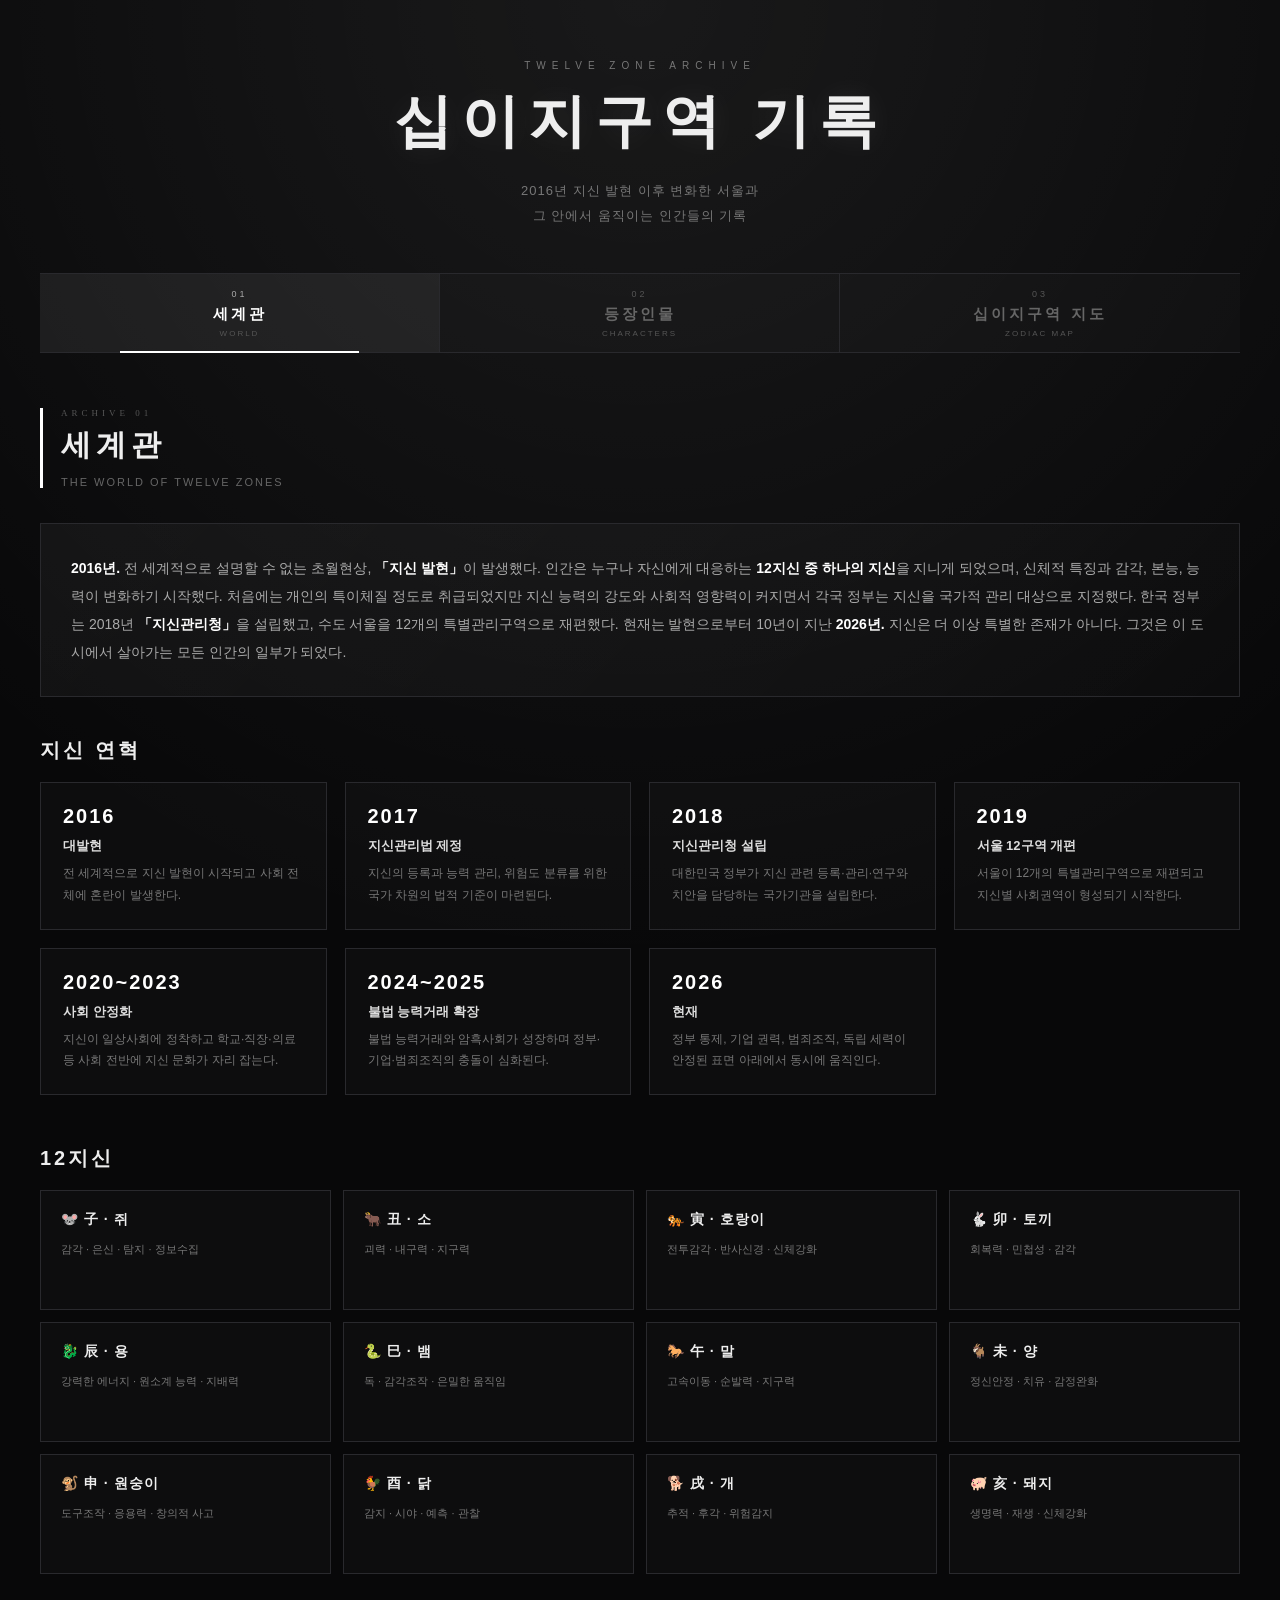
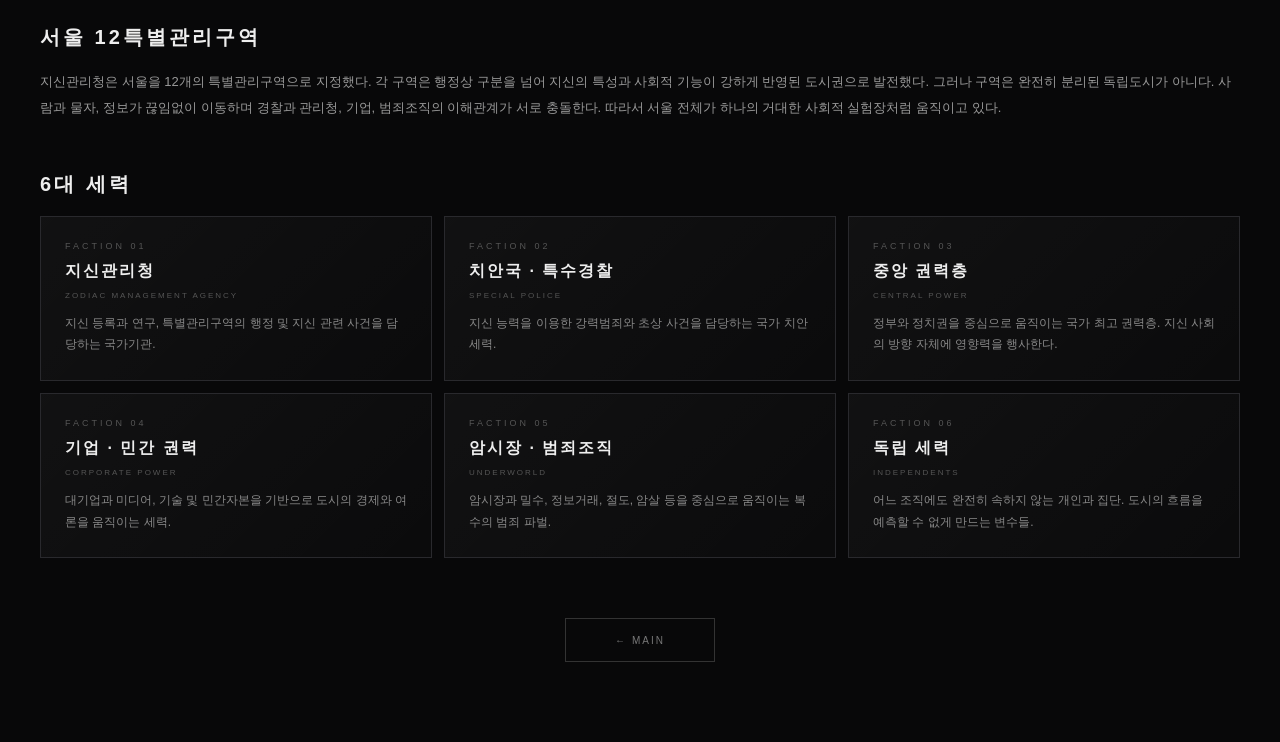
==== commit 5fd237da: "Add archive tab navigation" ====
--- a/archive.html
+++ b/archive.html
@@ -295,9 +295,9 @@
         .timeline {
             display: grid;
 
-            grid-template-columns: repeat(3, 1fr);
-
-            gap: 12px;
+            grid-template-columns: repeat(4, 1fr);
+
+            gap: 18px;
 
             margin-bottom: 50px;
         }
@@ -530,6 +530,80 @@
 
 
         /* =========================================================
+           CHARACTER FILTER SECTIONS
+        ========================================================= */
+
+        .character-filter-section {
+            margin-bottom: 22px;
+        }
+
+        .character-filter-label {
+            display: flex;
+            align-items: baseline;
+            gap: 12px;
+            margin-bottom: 10px;
+        }
+
+        .character-filter-label strong {
+            color: #ddd;
+            font-size: 11px;
+            letter-spacing: 2px;
+        }
+
+        .character-filter-label span {
+            color: #444;
+            font-size: 8px;
+            letter-spacing: 2px;
+        }
+
+        .character-filter.zodiac-filter {
+            margin-bottom: 30px;
+            padding-bottom: 24px;
+        }
+
+        .zodiac-button {
+            min-width: 78px;
+            padding: 10px 12px;
+            border: 1px solid #303035;
+            background: transparent;
+            color: #666;
+            cursor: pointer;
+            transition: color .2s ease, border-color .2s ease, background .2s ease, transform .2s ease;
+        }
+
+        .zodiac-button:hover {
+            color: #ddd;
+            border-color: #555;
+            transform: translateY(-1px);
+        }
+
+        .zodiac-button.active {
+            color: #fff;
+            border-color: #888;
+            background: rgba(255,255,255,.07);
+        }
+
+        .zodiac-symbol {
+            display: block;
+            margin-bottom: 4px;
+            font-size: 14px;
+        }
+
+        .zodiac-name {
+            display: block;
+            font-size: 9px;
+            letter-spacing: 1px;
+        }
+
+        .character-card[data-zodiac-hidden="true"] {
+            display: none;
+        }
+
+        .character-group[data-zodiac-empty="true"] {
+            display: none;
+        }
+
+        /* =========================================================
            FACTION TITLE
         ========================================================= */
 
@@ -874,12 +948,20 @@
         }
 
 
+
+
         /* =========================================================
            MOBILE
         ========================================================= */
 
         @media (max-width: 900px) {
 
+            .zodiac-buttons {
+                display: grid;
+                grid-template-columns: repeat(6, 1fr);
+                gap: 7px;
+            }
+
             .ability-grid {
                 grid-template-columns: repeat(2, 1fr);
             }
@@ -897,12 +979,16 @@
             }
 
             .timeline {
-                grid-template-columns: 1fr;
+                grid-template-columns: repeat(2, 1fr);
             }
         }
 
 
         @media (max-width: 700px) {
+
+            .zodiac-buttons {
+                grid-template-columns: repeat(4, 1fr);
+            }
 
             .archive-page {
                 padding: 40px 15px 60px;
@@ -976,6 +1062,10 @@
                 grid-template-columns: repeat(2, 1fr);
             }
 
+            .timeline {
+                grid-template-columns: 1fr;
+            }
+
             .map-wrapper {
                 padding: 7px;
             }
@@ -987,6 +1077,10 @@
 
 
         @media (max-width: 480px) {
+
+            .zodiac-buttons {
+                grid-template-columns: repeat(3, 1fr);
+            }
 
             .character-card {
                 grid-template-columns: 1fr;
@@ -1002,6 +1096,96 @@
 
             .zone-grid {
                 grid-template-columns: 1fr 1fr;
+            }
+        }
+
+        /* =========================================================
+           CHARACTER IMAGE LIGHTBOX
+        ========================================================= */
+
+        .character-card {
+            cursor: pointer;
+        }
+
+        .character-card:focus-visible {
+            outline: 2px solid #aaa;
+            outline-offset: 3px;
+        }
+
+        .character-lightbox {
+            position: fixed;
+            inset: 0;
+            z-index: 9999;
+            display: none;
+            align-items: center;
+            justify-content: center;
+            padding: 30px;
+            background: rgba(0, 0, 0, 0.92);
+            backdrop-filter: blur(8px);
+            -webkit-backdrop-filter: blur(8px);
+        }
+
+        .character-lightbox.active {
+            display: flex;
+            animation: lightboxFadeIn 0.2s ease;
+        }
+
+        @keyframes lightboxFadeIn {
+            from { opacity: 0; }
+            to { opacity: 1; }
+        }
+
+        .character-lightbox-image {
+            display: block;
+            max-width: min(92vw, 900px);
+            max-height: 90vh;
+            width: auto;
+            height: auto;
+            object-fit: contain;
+            border: 1px solid #333;
+            box-shadow: 0 25px 80px rgba(0,0,0,0.65);
+        }
+
+        .character-lightbox-close {
+            position: fixed;
+            top: 22px;
+            right: 25px;
+            width: 44px;
+            height: 44px;
+            border: 1px solid #444;
+            background: rgba(0,0,0,0.55);
+            color: #aaa;
+            font-size: 25px;
+            line-height: 1;
+            cursor: pointer;
+            transition: color 0.2s ease, border-color 0.2s ease, background 0.2s ease;
+        }
+
+        .character-lightbox-close:hover {
+            color: #fff;
+            border-color: #777;
+            background: rgba(255,255,255,0.08);
+        }
+
+        body.lightbox-open {
+            overflow: hidden;
+        }
+
+        @media (max-width: 700px) {
+            .character-lightbox {
+                padding: 15px;
+            }
+
+            .character-lightbox-image {
+                max-width: 96vw;
+                max-height: 88vh;
+            }
+
+            .character-lightbox-close {
+                top: 12px;
+                right: 12px;
+                width: 40px;
+                height: 40px;
             }
         }
     </style>
@@ -1067,7 +1251,7 @@
             type="button"
         >
             <span class="tab-number">03</span>
-            <span class="tab-title">12구역 지도</span>
+            <span class="tab-title">십이지구역 지도</span>
             <span class="tab-en">ZODIAC MAP</span>
         </button>
 
@@ -1144,51 +1328,49 @@
 
                     <div class="timeline-card">
                         <span class="timeline-year">2016</span>
-
-                        <span class="timeline-title">
-                            지신 발현
-                        </span>
-
-                        <span class="timeline-text">
-                            전 세계 인간에게 12지신의 흔적과
-                            특성이 나타나기 시작한다.
-                        </span>
+                        <span class="timeline-title">대발현</span>
+                        <span class="timeline-text">전 세계적으로 지신 발현이 시작되고 사회 전체에 혼란이 발생한다.</span>
                     </div>
 
+                    <div class="timeline-card">
+                        <span class="timeline-year">2017</span>
+                        <span class="timeline-title">지신관리법 제정</span>
+                        <span class="timeline-text">지신의 등록과 능력 관리, 위험도 분류를 위한 국가 차원의 법적 기준이 마련된다.</span>
+                    </div>
 
                     <div class="timeline-card">
                         <span class="timeline-year">2018</span>
-
-                        <span class="timeline-title">
-                            지신관리청 설립
-                        </span>
-
-                        <span class="timeline-text">
-                            대한민국 정부가 지신 관련
-                            등록·관리·연구·치안을 담당하는
-                            국가기관을 설립한다.
-                        </span>
+                        <span class="timeline-title">지신관리청 설립</span>
+                        <span class="timeline-text">대한민국 정부가 지신 관련 등록·관리·연구와 치안을 담당하는 국가기관을 설립한다.</span>
                     </div>
 
+                    <div class="timeline-card">
+                        <span class="timeline-year">2019</span>
+                        <span class="timeline-title">서울 12구역 개편</span>
+                        <span class="timeline-text">서울이 12개의 특별관리구역으로 재편되고 지신별 사회권역이 형성되기 시작한다.</span>
+                    </div>
+
+                    <div class="timeline-card">
+                        <span class="timeline-year">2020~2023</span>
+                        <span class="timeline-title">사회 안정화</span>
+                        <span class="timeline-text">지신이 일상사회에 정착하고 학교·직장·의료 등 사회 전반에 지신 문화가 자리 잡는다.</span>
+                    </div>
+
+                    <div class="timeline-card">
+                        <span class="timeline-year">2024~2025</span>
+                        <span class="timeline-title">불법 능력거래 확장</span>
+                        <span class="timeline-text">불법 능력거래와 암흑사회가 성장하며 정부·기업·범죄조직의 충돌이 심화된다.</span>
+                    </div>
 
                     <div class="timeline-card">
                         <span class="timeline-year">2026</span>
-
-                        <span class="timeline-title">
-                            현재
-                        </span>
-
-                        <span class="timeline-text">
-                            서울은 12개의 특별관리구역으로
-                            나뉘어 있으며 각 세력의 이해관계가
-                            복잡하게 충돌하고 있다.
-                        </span>
+                        <span class="timeline-title">현재</span>
+                        <span class="timeline-text">정부 통제, 기업 권력, 범죄조직, 독립 세력이 안정된 표면 아래에서 동시에 움직인다.</span>
                     </div>
 
                 </div>
 
             </div>
-
 
             <!-- ZODIAC -->
 
@@ -1537,6 +1719,34 @@
             </div>
 
 
+            <!-- ZODIAC FILTER -->
+            <div class="character-filter-section">
+                <div class="character-filter-label">
+                    <strong>지신별</strong>
+                    <span>SELECT ONE ZODIAC</span>
+                </div>
+
+                <div class="character-filter zodiac-filter">
+                    <button class="zodiac-button active" type="button" data-zodiac-filter="all" aria-selected="true">
+                        <span class="zodiac-symbol">ALL</span><span class="zodiac-name">전체</span>
+                    </button>
+                    <button class="zodiac-button" type="button" data-zodiac-filter="자" aria-selected="false"><span class="zodiac-symbol">🐭 子</span><span class="zodiac-name">자 · 쥐</span></button>
+                    <button class="zodiac-button" type="button" data-zodiac-filter="축" aria-selected="false"><span class="zodiac-symbol">🐂 丑</span><span class="zodiac-name">축 · 소</span></button>
+                    <button class="zodiac-button" type="button" data-zodiac-filter="인" aria-selected="false"><span class="zodiac-symbol">🐅 寅</span><span class="zodiac-name">인 · 호랑이</span></button>
+                    <button class="zodiac-button" type="button" data-zodiac-filter="묘" aria-selected="false"><span class="zodiac-symbol">🐇 卯</span><span class="zodiac-name">묘 · 토끼</span></button>
+                    <button class="zodiac-button" type="button" data-zodiac-filter="진" aria-selected="false"><span class="zodiac-symbol">🐉 辰</span><span class="zodiac-name">진 · 용</span></button>
+                    <button class="zodiac-button" type="button" data-zodiac-filter="사" aria-selected="false"><span class="zodiac-symbol">🐍 巳</span><span class="zodiac-name">사 · 뱀</span></button>
+                    <button class="zodiac-button" type="button" data-zodiac-filter="오" aria-selected="false"><span class="zodiac-symbol">🐎 午</span><span class="zodiac-name">오 · 말</span></button>
+                    <button class="zodiac-button" type="button" data-zodiac-filter="미" aria-selected="false"><span class="zodiac-symbol">🐐 未</span><span class="zodiac-name">미 · 양</span></button>
+                    <button class="zodiac-button" type="button" data-zodiac-filter="신" aria-selected="false"><span class="zodiac-symbol">🐒 申</span><span class="zodiac-name">신 · 원숭이</span></button>
+                    <button class="zodiac-button" type="button" data-zodiac-filter="유" aria-selected="false"><span class="zodiac-symbol">🐓 酉</span><span class="zodiac-name">유 · 닭</span></button>
+                    <button class="zodiac-button" type="button" data-zodiac-filter="술" aria-selected="false"><span class="zodiac-symbol">🐕 戌</span><span class="zodiac-name">술 · 개</span></button>
+                    <button class="zodiac-button" type="button" data-zodiac-filter="해" aria-selected="false"><span class="zodiac-symbol">🐖 亥</span><span class="zodiac-name">해 · 돼지</span></button>
+                </div>
+            </div>
+
+
+
             <!-- =================================================
                  FACTION 01
             ================================================== -->
@@ -1563,18 +1773,15 @@
                     <!-- 01 -->
 
                     <article
-                        class="character-card"
+                        class="character-card" data-zodiac="자"
                         data-faction="agency"
                     >
 
                         <div class="character-image">
-                            <span class="character-image-placeholder">
-                                IMAGE 01
-                            </span>
+                            <img src="./images/han_sea.jpg" alt="한세아" loading="lazy">
                         </div>
 
                         <div class="character-body">
-
                             <span class="character-number">
                                 01
                             </span>
@@ -1607,18 +1814,15 @@
                     <!-- 04 -->
 
                     <article
-                        class="character-card"
+                        class="character-card" data-zodiac="묘"
                         data-faction="agency"
                     >
 
                         <div class="character-image">
-                            <span class="character-image-placeholder">
-                                IMAGE 04
-                            </span>
+                            <img src="./images/yoon_harin.jpg" alt="윤하린" loading="lazy">
                         </div>
 
                         <div class="character-body">
-
                             <span class="character-number">
                                 04
                             </span>
@@ -1651,18 +1855,15 @@
                     <!-- 13 -->
 
                     <article
-                        class="character-card"
+                        class="character-card" data-zodiac="진"
                         data-faction="agency"
                     >
 
                         <div class="character-image">
-                            <span class="character-image-placeholder">
-                                IMAGE 13
-                            </span>
+                            <img src="./images/jang_minseok.jpg" alt="장민석" loading="lazy">
                         </div>
 
                         <div class="character-body">
-
                             <span class="character-number">
                                 13
                             </span>
@@ -1695,18 +1896,15 @@
                     <!-- 14 -->
 
                     <article
-                        class="character-card"
+                        class="character-card" data-zodiac="술"
                         data-faction="agency"
                     >
 
                         <div class="character-image">
-                            <span class="character-image-placeholder">
-                                IMAGE 14
-                            </span>
+                            <img src="./images/noh_yujin.jpg" alt="노유진" loading="lazy">
                         </div>
 
                         <div class="character-body">
-
                             <span class="character-number">
                                 14
                             </span>
@@ -1739,18 +1937,15 @@
                     <!-- 15 -->
 
                     <article
-                        class="character-card"
+                        class="character-card" data-zodiac="신"
                         data-faction="agency"
                     >
 
                         <div class="character-image">
-                            <span class="character-image-placeholder">
-                                IMAGE 15
-                            </span>
+                            <img src="./images/lee_seongho.jpg" alt="이성호" loading="lazy">
                         </div>
 
                         <div class="character-body">
-
                             <span class="character-number">
                                 15
                             </span>
@@ -1783,18 +1978,15 @@
                     <!-- 16 -->
 
                     <article
-                        class="character-card"
+                        class="character-card" data-zodiac="묘"
                         data-faction="agency"
                     >
 
                         <div class="character-image">
-                            <span class="character-image-placeholder">
-                                IMAGE 16
-                            </span>
+                            <img src="./images/baek_jian.jpg" alt="백지안" loading="lazy">
                         </div>
 
                         <div class="character-body">
-
                             <span class="character-number">
                                 16
                             </span>
@@ -1827,18 +2019,15 @@
                     <!-- 28 -->
 
                     <article
-                        class="character-card"
+                        class="character-card" data-zodiac="자"
                         data-faction="agency"
                     >
 
                         <div class="character-image">
-                            <span class="character-image-placeholder">
-                                IMAGE 28
-                            </span>
+                            <img src="./images/park_siwoo.jpg" alt="박시우" loading="lazy">
                         </div>
 
                         <div class="character-body">
-
                             <span class="character-number">
                                 28
                             </span>
@@ -1847,7 +2036,7 @@
                                 🐭 子 · 쥐
                             </span>
 
-                            <h4>류다현</h4>
+                            <h4>박시우</h4>
 
                             <p class="character-role">
                                 지신관리청 정보·행정 담당
@@ -1898,18 +2087,15 @@
                     <!-- 03 -->
 
                     <article
-                        class="character-card"
+                        class="character-card" data-zodiac="인"
                         data-faction="police"
                     >
 
                         <div class="character-image">
-                            <span class="character-image-placeholder">
-                                IMAGE 03
-                            </span>
+                            <img src="./images/seo_chaerin.jpg" alt="서채린" loading="lazy">
                         </div>
 
                         <div class="character-body">
-
                             <span class="character-number">
                                 03
                             </span>
@@ -1942,18 +2128,15 @@
                     <!-- 11 -->
 
                     <article
-                        class="character-card"
+                        class="character-card" data-zodiac="술"
                         data-faction="police"
                     >
 
                         <div class="character-image">
-                            <span class="character-image-placeholder">
-                                IMAGE 11
-                            </span>
+                            <img src="./images/park_geonwoo.jpg" alt="박건우" loading="lazy">
                         </div>
 
                         <div class="character-body">
-
                             <span class="character-number">
                                 11
                             </span>
@@ -1986,18 +2169,15 @@
                     <!-- 22 -->
 
                     <article
-                        class="character-card"
+                        class="character-card" data-zodiac="축"
                         data-faction="police"
                     >
 
                         <div class="character-image">
-                            <span class="character-image-placeholder">
-                                IMAGE 22
-                            </span>
+                            <img src="./images/jung_wooseok.jpg" alt="정우석" loading="lazy">
                         </div>
 
                         <div class="character-body">
-
                             <span class="character-number">
                                 22
                             </span>
@@ -2030,18 +2210,15 @@
                     <!-- 25 -->
 
                     <article
-                        class="character-card"
+                        class="character-card" data-zodiac="축"
                         data-faction="police"
                     >
 
                         <div class="character-image">
-                            <span class="character-image-placeholder">
-                                IMAGE 25
-                            </span>
+                            <img src="./images/moon_yerin.jpg" alt="문예린" loading="lazy">
                         </div>
 
                         <div class="character-body">
-
                             <span class="character-number">
                                 25
                             </span>
@@ -2050,7 +2227,7 @@
                                 🐂 丑 · 소
                             </span>
 
-                            <h4>윤세린</h4>
+                            <h4>문예린</h4>
 
                             <p class="character-role">
                                 치안국 현장요원
@@ -2074,18 +2251,15 @@
                     <!-- 26 -->
 
                     <article
-                        class="character-card"
+                        class="character-card" data-zodiac="유"
                         data-faction="police"
                     >
 
                         <div class="character-image">
-                            <span class="character-image-placeholder">
-                                IMAGE 26
-                            </span>
+                            <img src="./images/jo_hyunwoo.jpg" alt="조현우" loading="lazy">
                         </div>
 
                         <div class="character-body">
-
                             <span class="character-number">
                                 26
                             </span>
@@ -2094,7 +2268,7 @@
                                 🐓 酉 · 닭
                             </span>
 
-                            <h4>강민재</h4>
+                            <h4>조현우</h4>
 
                             <p class="character-role">
                                 치안국 감시·분석요원
@@ -2117,18 +2291,15 @@
                     <!-- 30 -->
 
                     <article
-                        class="character-card"
+                        class="character-card" data-zodiac="유"
                         data-faction="police"
                     >
 
                         <div class="character-image">
-                            <span class="character-image-placeholder">
-                                IMAGE 30
-                            </span>
+                            <img src="./images/han_yejin.jpg" alt="한예진" loading="lazy">
                         </div>
 
                         <div class="character-body">
-
                             <span class="character-number">
                                 30
                             </span>
@@ -2188,18 +2359,15 @@
                     <!-- 05 -->
 
                     <article
-                        class="character-card"
+                        class="character-card" data-zodiac="진"
                         data-faction="power"
                     >
 
                         <div class="character-image">
-                            <span class="character-image-placeholder">
-                                IMAGE 05
-                            </span>
+                            <img src="./images/lee_dohyun.jpg" alt="이도현" loading="lazy">
                         </div>
 
                         <div class="character-body">
-
                             <span class="character-number">
                                 05
                             </span>
@@ -2232,18 +2400,15 @@
                     <!-- 10 -->
 
                     <article
-                        class="character-card"
+                        class="character-card" data-zodiac="유"
                         data-faction="power"
                     >
 
                         <div class="character-image">
-                            <span class="character-image-placeholder">
-                                IMAGE 10
-                            </span>
+                            <img src="./images/choi_narae.jpg" alt="최나래" loading="lazy">
                         </div>
 
                         <div class="character-body">
-
                             <span class="character-number">
                                 10
                             </span>
@@ -2276,18 +2441,15 @@
                     <!-- 21 -->
 
                     <article
-                        class="character-card"
+                        class="character-card" data-zodiac="진"
                         data-faction="power"
                     >
 
                         <div class="character-image">
-                            <span class="character-image-placeholder">
-                                IMAGE 21
-                            </span>
+                            <img src="./images/lee_seojin.jpg" alt="이서진" loading="lazy">
                         </div>
 
                         <div class="character-body">
-
                             <span class="character-number">
                                 21
                             </span>
@@ -2320,18 +2482,15 @@
                     <!-- 32 -->
 
                     <article
-                        class="character-card"
+                        class="character-card" data-zodiac="진"
                         data-faction="power"
                     >
 
                         <div class="character-image">
-                            <span class="character-image-placeholder">
-                                IMAGE 32
-                            </span>
+                            <img src="./images/cheonryong.jpg" alt="천룡" loading="lazy">
                         </div>
 
                         <div class="character-body">
-
                             <span class="character-number">
                                 32
                             </span>
@@ -2392,18 +2551,15 @@
                     <!-- 12 -->
 
                     <article
-                        class="character-card"
+                        class="character-card" data-zodiac="해"
                         data-faction="corporate"
                     >
 
                         <div class="character-image">
-                            <span class="character-image-placeholder">
-                                IMAGE 12
-                            </span>
+                            <img src="./images/oh_subin.jpg" alt="오수빈" loading="lazy">
                         </div>
 
                         <div class="character-body">
-
                             <span class="character-number">
                                 12
                             </span>
@@ -2436,18 +2592,15 @@
                     <!-- 23 -->
 
                     <article
-                        class="character-card"
+                        class="character-card" data-zodiac="유"
                         data-faction="corporate"
                     >
 
                         <div class="character-image">
-                            <span class="character-image-placeholder">
-                                IMAGE 23
-                            </span>
+                            <img src="./images/han_somi.jpg" alt="한소미" loading="lazy">
                         </div>
 
                         <div class="character-body">
-
                             <span class="character-number">
                                 23
                             </span>
@@ -2480,18 +2633,15 @@
                     <!-- 27 -->
 
                     <article
-                        class="character-card"
+                        class="character-card" data-zodiac="사"
                         data-faction="corporate"
                     >
 
                         <div class="character-image">
-                            <span class="character-image-placeholder">
-                                IMAGE 27
-                            </span>
+                            <img src="./images/shin_yurim.jpg" alt="신유림" loading="lazy">
                         </div>
 
                         <div class="character-body">
-
                             <span class="character-number">
                                 27
                             </span>
@@ -2500,7 +2650,7 @@
                                 🐍 巳 · 뱀
                             </span>
 
-                            <h4>서아린</h4>
+                            <h4>신유림</h4>
 
                             <p class="character-role">
                                 민간 기업 전략·협상 담당
@@ -2523,18 +2673,15 @@
                     <!-- 09 -->
 
                     <article
-                        class="character-card"
+                        class="character-card" data-zodiac="신"
                         data-faction="corporate"
                     >
 
                         <div class="character-image">
-                            <span class="character-image-placeholder">
-                                IMAGE 09
-                            </span>
+                            <img src="./images/kim_jaehyuk.jpg" alt="김재혁" loading="lazy">
                         </div>
 
                         <div class="character-body">
-
                             <span class="character-number">
                                 09
                             </span>
@@ -2593,18 +2740,15 @@
                     <!-- 06 -->
 
                     <article
-                        class="character-card"
+                        class="character-card" data-zodiac="사"
                         data-faction="crime"
                     >
 
                         <div class="character-image">
-                            <span class="character-image-placeholder">
-                                IMAGE 06
-                            </span>
+                            <img src="./images/cha_yuri.jpg" alt="차유리" loading="lazy">
                         </div>
 
                         <div class="character-body">
-
                             <span class="character-number">
                                 06
                             </span>
@@ -2637,18 +2781,15 @@
                     <!-- 17 -->
 
                     <article
-                        class="character-card"
+                        class="character-card" data-zodiac="해"
                         data-faction="crime"
                     >
 
                         <div class="character-image">
-                            <span class="character-image-placeholder">
-                                IMAGE 17
-                            </span>
+                            <img src="./images/ma_dosik.jpg" alt="마도식" loading="lazy">
                         </div>
 
                         <div class="character-body">
-
                             <span class="character-number">
                                 17
                             </span>
@@ -2681,18 +2822,15 @@
                     <!-- 18 -->
 
                     <article
-                        class="character-card"
+                        class="character-card" data-zodiac="사"
                         data-faction="crime"
                     >
 
                         <div class="character-image">
-                            <span class="character-image-placeholder">
-                                IMAGE 18
-                            </span>
+                            <img src="./images/yoo_seoha.jpg" alt="유서하" loading="lazy">
                         </div>
 
                         <div class="character-body">
-
                             <span class="character-number">
                                 18
                             </span>
@@ -2725,18 +2863,15 @@
                     <!-- 19 -->
 
                     <article
-                        class="character-card"
+                        class="character-card" data-zodiac="자"
                         data-faction="crime"
                     >
 
                         <div class="character-image">
-                            <span class="character-image-placeholder">
-                                IMAGE 19
-                            </span>
+                            <img src="./images/jang_hajun.jpg" alt="장하준" loading="lazy">
                         </div>
 
                         <div class="character-body">
-
                             <span class="character-number">
                                 19
                             </span>
@@ -2769,18 +2904,15 @@
                     <!-- 20 -->
 
                     <article
-                        class="character-card"
+                        class="character-card" data-zodiac="신"
                         data-faction="crime"
                     >
 
                         <div class="character-image">
-                            <span class="character-image-placeholder">
-                                IMAGE 20
-                            </span>
+                            <img src="./images/kang_yuna.jpg" alt="강유나" loading="lazy">
                         </div>
 
                         <div class="character-body">
-
                             <span class="character-number">
                                 20
                             </span>
@@ -2813,18 +2945,15 @@
                     <!-- 24 -->
 
                     <article
-                        class="character-card"
+                        class="character-card" data-zodiac="신"
                         data-faction="crime"
                     >
 
                         <div class="character-image">
-                            <span class="character-image-placeholder">
-                                IMAGE 24
-                            </span>
+                            <img src="./images/kim_doyoon.jpg" alt="김도윤" loading="lazy">
                         </div>
 
                         <div class="character-body">
-
                             <span class="character-number">
                                 24
                             </span>
@@ -2833,7 +2962,7 @@
                                 🐒 申 · 원숭이
                             </span>
 
-                            <h4>권도하</h4>
+                            <h4>김도윤</h4>
 
                             <p class="character-role">
                                 범죄조직 기술·장비 담당
@@ -2857,18 +2986,15 @@
                     <!-- 31 -->
 
                     <article
-                        class="character-card"
+                        class="character-card" data-zodiac="인"
                         data-faction="crime"
                     >
 
                         <div class="character-image">
-                            <span class="character-image-placeholder">
-                                IMAGE 31
-                            </span>
+                            <img src="./images/baekmyeon.jpg" alt="백면" loading="lazy">
                         </div>
 
                         <div class="character-body">
-
                             <span class="character-number">
                                 31
                             </span>
@@ -2928,18 +3054,15 @@
                     <!-- 07 -->
 
                     <article
-                        class="character-card"
+                        class="character-card" data-zodiac="오"
                         data-faction="independent"
                     >
 
                         <div class="character-image">
-                            <span class="character-image-placeholder">
-                                IMAGE 07
-                            </span>
+                            <img src="./images/lee_junhyuk.jpg" alt="이준혁" loading="lazy">
                         </div>
 
                         <div class="character-body">
-
                             <span class="character-number">
                                 07
                             </span>
@@ -2972,18 +3095,15 @@
                     <!-- 08 -->
 
                     <article
-                        class="character-card"
+                        class="character-card" data-zodiac="미"
                         data-faction="independent"
                     >
 
                         <div class="character-image">
-                            <span class="character-image-placeholder">
-                                IMAGE 08
-                            </span>
+                            <img src="./images/seo_yeonwoo.jpg" alt="서연우" loading="lazy">
                         </div>
 
                         <div class="character-body">
-
                             <span class="character-number">
                                 08
                             </span>
@@ -3016,18 +3136,15 @@
                     <!-- 02 -->
 
                     <article
-                        class="character-card"
+                        class="character-card" data-zodiac="축"
                         data-faction="independent"
                     >
 
                         <div class="character-image">
-                            <span class="character-image-placeholder">
-                                IMAGE 02
-                            </span>
+                            <img src="./images/kang_taejun.jpg" alt="강태준" loading="lazy">
                         </div>
 
                         <div class="character-body">
-
                             <span class="character-number">
                                 02
                             </span>
@@ -3065,13 +3182,10 @@
                     >
 
                         <div class="character-image">
-                            <span class="character-image-placeholder">
-                                IMAGE 29
-                            </span>
+                            <img src="./images/zero.jpg" alt="제로" loading="lazy">
                         </div>
 
                         <div class="character-body">
-
                             <span class="character-number">
                                 29
                             </span>
@@ -3080,7 +3194,7 @@
                                 🐈 고양이 · 예외
                             </span>
 
-                            <h4>「제로」</h4>
+                            <h4>제로</h4>
 
                             <p class="character-role">
                                 암흑사회 수장 · 고양이 지신
@@ -3124,7 +3238,7 @@
                     ARCHIVE 03
                 </span>
 
-                <h2>12구역 지도</h2>
+                <h2>십이지구역 지도</h2>
 
                 <p>
                     MAP OF SEOUL · TWELVE ZONES
@@ -3164,87 +3278,33 @@
             </div>
 
 
-            <!-- ZONE LIST -->
-
-            <div class="zone-grid">
-
-                <div class="zone-card">
-                    <span class="zone-number">ZONE 01</span>
-                    <strong>자구역 · 子</strong>
-                    <span>쥐</span>
-                </div>
-
-                <div class="zone-card">
-                    <span class="zone-number">ZONE 02</span>
-                    <strong>축구역 · 丑</strong>
-                    <span>소</span>
-                </div>
-
-                <div class="zone-card">
-                    <span class="zone-number">ZONE 03</span>
-                    <strong>인구역 · 寅</strong>
-                    <span>호랑이</span>
-                </div>
-
-                <div class="zone-card">
-                    <span class="zone-number">ZONE 04</span>
-                    <strong>묘구역 · 卯</strong>
-                    <span>토끼</span>
-                </div>
-
-                <div class="zone-card">
-                    <span class="zone-number">ZONE 05</span>
-                    <strong>진구역 · 辰</strong>
-                    <span>용</span>
-                </div>
-
-                <div class="zone-card">
-                    <span class="zone-number">ZONE 06</span>
-                    <strong>사구역 · 巳</strong>
-                    <span>뱀</span>
-                </div>
-
-                <div class="zone-card">
-                    <span class="zone-number">ZONE 07</span>
-                    <strong>오구역 · 午</strong>
-                    <span>말</span>
-                </div>
-
-                <div class="zone-card">
-                    <span class="zone-number">ZONE 08</span>
-                    <strong>미구역 · 未</strong>
-                    <span>양</span>
-                </div>
-
-                <div class="zone-card">
-                    <span class="zone-number">ZONE 09</span>
-                    <strong>신구역 · 申</strong>
-                    <span>원숭이</span>
-                </div>
-
-                <div class="zone-card">
-                    <span class="zone-number">ZONE 10</span>
-                    <strong>유구역 · 酉</strong>
-                    <span>닭</span>
-                </div>
-
-                <div class="zone-card">
-                    <span class="zone-number">ZONE 11</span>
-                    <strong>술구역 · 戌</strong>
-                    <span>개</span>
-                </div>
-
-                <div class="zone-card">
-                    <span class="zone-number">ZONE 12</span>
-                    <strong>해구역 · 亥</strong>
-                    <span>돼지</span>
-                </div>
-
-            </div>
-
         </section>
 
     </main>
+
+    <!-- CHARACTER IMAGE LIGHTBOX -->
+    <div
+        id="character-lightbox"
+        class="character-lightbox"
+        role="dialog"
+        aria-modal="true"
+        aria-label="캐릭터 이미지 크게 보기"
+        aria-hidden="true"
+    >
+        <button
+            type="button"
+            class="character-lightbox-close"
+            id="character-lightbox-close"
+            aria-label="닫기"
+        >×</button>
+
+        <img
+            id="character-lightbox-image"
+            class="character-lightbox-image"
+            src=""
+            alt=""
+        >
+    </div>
 
 
     <!-- =========================================================
@@ -3356,54 +3416,162 @@
 
     /* =========================================================
        CHARACTER FILTER
+       Faction and zodiac are mutually exclusive: only one filter
+       mode can be active at a time.
     ========================================================= */
 
-    const filterButtons =
-        document.querySelectorAll(".filter-button");
-
-    const characterGroups =
-        document.querySelectorAll(".character-group");
-
+    const filterButtons = document.querySelectorAll(".filter-button");
+    const zodiacFilterButtons = document.querySelectorAll(".zodiac-button");
+    const characterGroups = document.querySelectorAll(".character-group");
+    const characterCards = document.querySelectorAll(".character-card");
+
+    const zodiacKeyFromText = (text) => {
+        const map = {
+            "子":"자", "丑":"축", "寅":"인", "卯":"묘", "辰":"진", "巳":"사",
+            "午":"오", "未":"미", "申":"신", "酉":"유", "戌":"술", "亥":"해"
+        };
+        const found = text.match(/[子丑寅卯辰巳午未申酉戌亥]/);
+        return found ? map[found[0]] : null;
+    };
+
+    function resetFilterButtons(activeType, activeValue) {
+        filterButtons.forEach(button => {
+            const active = activeType === "faction" && button.dataset.filter === activeValue;
+            button.classList.toggle("active", active);
+        });
+
+        zodiacFilterButtons.forEach(button => {
+            const active = activeType === "zodiac" && button.dataset.zodiacFilter === activeValue;
+            button.classList.toggle("active", active);
+            button.setAttribute("aria-selected", active ? "true" : "false");
+        });
+    }
+
+    function showAllCharacters() {
+        characterGroups.forEach(group => {
+            group.style.display = "block";
+            group.removeAttribute("data-zodiac-empty");
+        });
+        characterCards.forEach(card => {
+            card.setAttribute("data-zodiac-hidden", "false");
+        });
+    }
+
+    function filterByFaction(filter) {
+        resetFilterButtons("faction", filter);
+
+        characterCards.forEach(card => card.removeAttribute("data-zodiac-hidden"));
+        characterGroups.forEach(group => {
+            group.removeAttribute("data-zodiac-empty");
+            group.style.display = (filter === "all" || group.dataset.group === filter) ? "block" : "none";
+        });
+    }
+
+    function filterByZodiac(key) {
+        resetFilterButtons("zodiac", key);
+
+        characterGroups.forEach(group => {
+            let visibleCount = 0;
+            const cards = group.querySelectorAll(".character-card");
+
+            cards.forEach(card => {
+                const cardKey = card.dataset.zodiac || zodiacKeyFromText(card.querySelector(".character-zodiac")?.textContent || "");
+                const visible = key === "all" || cardKey === key;
+                card.setAttribute("data-zodiac-hidden", visible ? "false" : "true");
+                if (visible) visibleCount++;
+            });
+
+            group.style.display = visibleCount > 0 ? "block" : "none";
+            if (visibleCount === 0) {
+                group.setAttribute("data-zodiac-empty", "true");
+            } else {
+                group.removeAttribute("data-zodiac-empty");
+            }
+        });
+    }
 
     filterButtons.forEach(button => {
-
-        button.addEventListener(
-            "click",
-            () => {
-
-                const filter =
-                    button.dataset.filter;
-
-
-                filterButtons.forEach(btn => {
-                    btn.classList.remove("active");
-                });
-
-                button.classList.add("active");
-
-
-                characterGroups.forEach(group => {
-
-                    if (
-                        filter === "all" ||
-                        group.dataset.group === filter
-                    ) {
-
-                        group.style.display = "block";
-
-                    } else {
-
-                        group.style.display = "none";
-
-                    }
-
-                });
-
-            }
-        );
-
+        button.addEventListener("click", () => {
+            filterByFaction(button.dataset.filter);
+        });
     });
 
+    zodiacFilterButtons.forEach(button => {
+        button.addEventListener("click", () => {
+            filterByZodiac(button.dataset.zodiacFilter);
+        });
+    });
+
+    // Default: show every character; neither mode overrides the other.
+    showAllCharacters();
+    resetFilterButtons("faction", "all");
+    document.querySelector('.zodiac-button[data-zodiac-filter="all"]')?.classList.add("active");
+    document.querySelector('.zodiac-button[data-zodiac-filter="all"]')?.setAttribute("aria-selected", "true");
+
+
+
+    /* =========================================================
+       CHARACTER IMAGE LIGHTBOX
+       Click a character profile to view only the character image.
+    ========================================================= */
+
+    const characterLightbox = document.getElementById("character-lightbox");
+    const characterLightboxImage = document.getElementById("character-lightbox-image");
+    const characterLightboxClose = document.getElementById("character-lightbox-close");
+
+    function openCharacterLightbox(card) {
+        const image = card.querySelector(".character-image img");
+        if (!image || !image.getAttribute("src")) return;
+
+        characterLightboxImage.src = image.currentSrc || image.src;
+        characterLightboxImage.alt = image.alt || "캐릭터 이미지";
+
+        characterLightbox.classList.add("active");
+        characterLightbox.setAttribute("aria-hidden", "false");
+        document.body.classList.add("lightbox-open");
+        characterLightboxClose.focus();
+    }
+
+    function closeCharacterLightbox() {
+        characterLightbox.classList.remove("active");
+        characterLightbox.setAttribute("aria-hidden", "true");
+        document.body.classList.remove("lightbox-open");
+        characterLightboxImage.src = "";
+        characterLightboxImage.alt = "";
+    }
+
+    characterCards.forEach(card => {
+        card.setAttribute("tabindex", "0");
+        card.setAttribute("role", "button");
+        card.setAttribute("aria-label", `${card.querySelector("h4")?.textContent.trim() || "캐릭터"} 프로필 이미지 크게 보기`);
+
+        card.addEventListener("click", (event) => {
+            // 링크나 버튼을 추가했을 때 해당 요소의 기본 동작은 방해하지 않습니다.
+            if (event.target.closest("a, button")) return;
+            openCharacterLightbox(card);
+        });
+
+        card.addEventListener("keydown", (event) => {
+            if (event.key === "Enter" || event.key === " ") {
+                event.preventDefault();
+                openCharacterLightbox(card);
+            }
+        });
+    });
+
+    characterLightboxClose.addEventListener("click", closeCharacterLightbox);
+
+    characterLightbox.addEventListener("click", (event) => {
+        if (event.target === characterLightbox) {
+            closeCharacterLightbox();
+        }
+    });
+
+    document.addEventListener("keydown", (event) => {
+        if (event.key === "Escape" && characterLightbox.classList.contains("active")) {
+            closeCharacterLightbox();
+        }
+    });
 
     /* =========================================================
        INITIAL TAB
